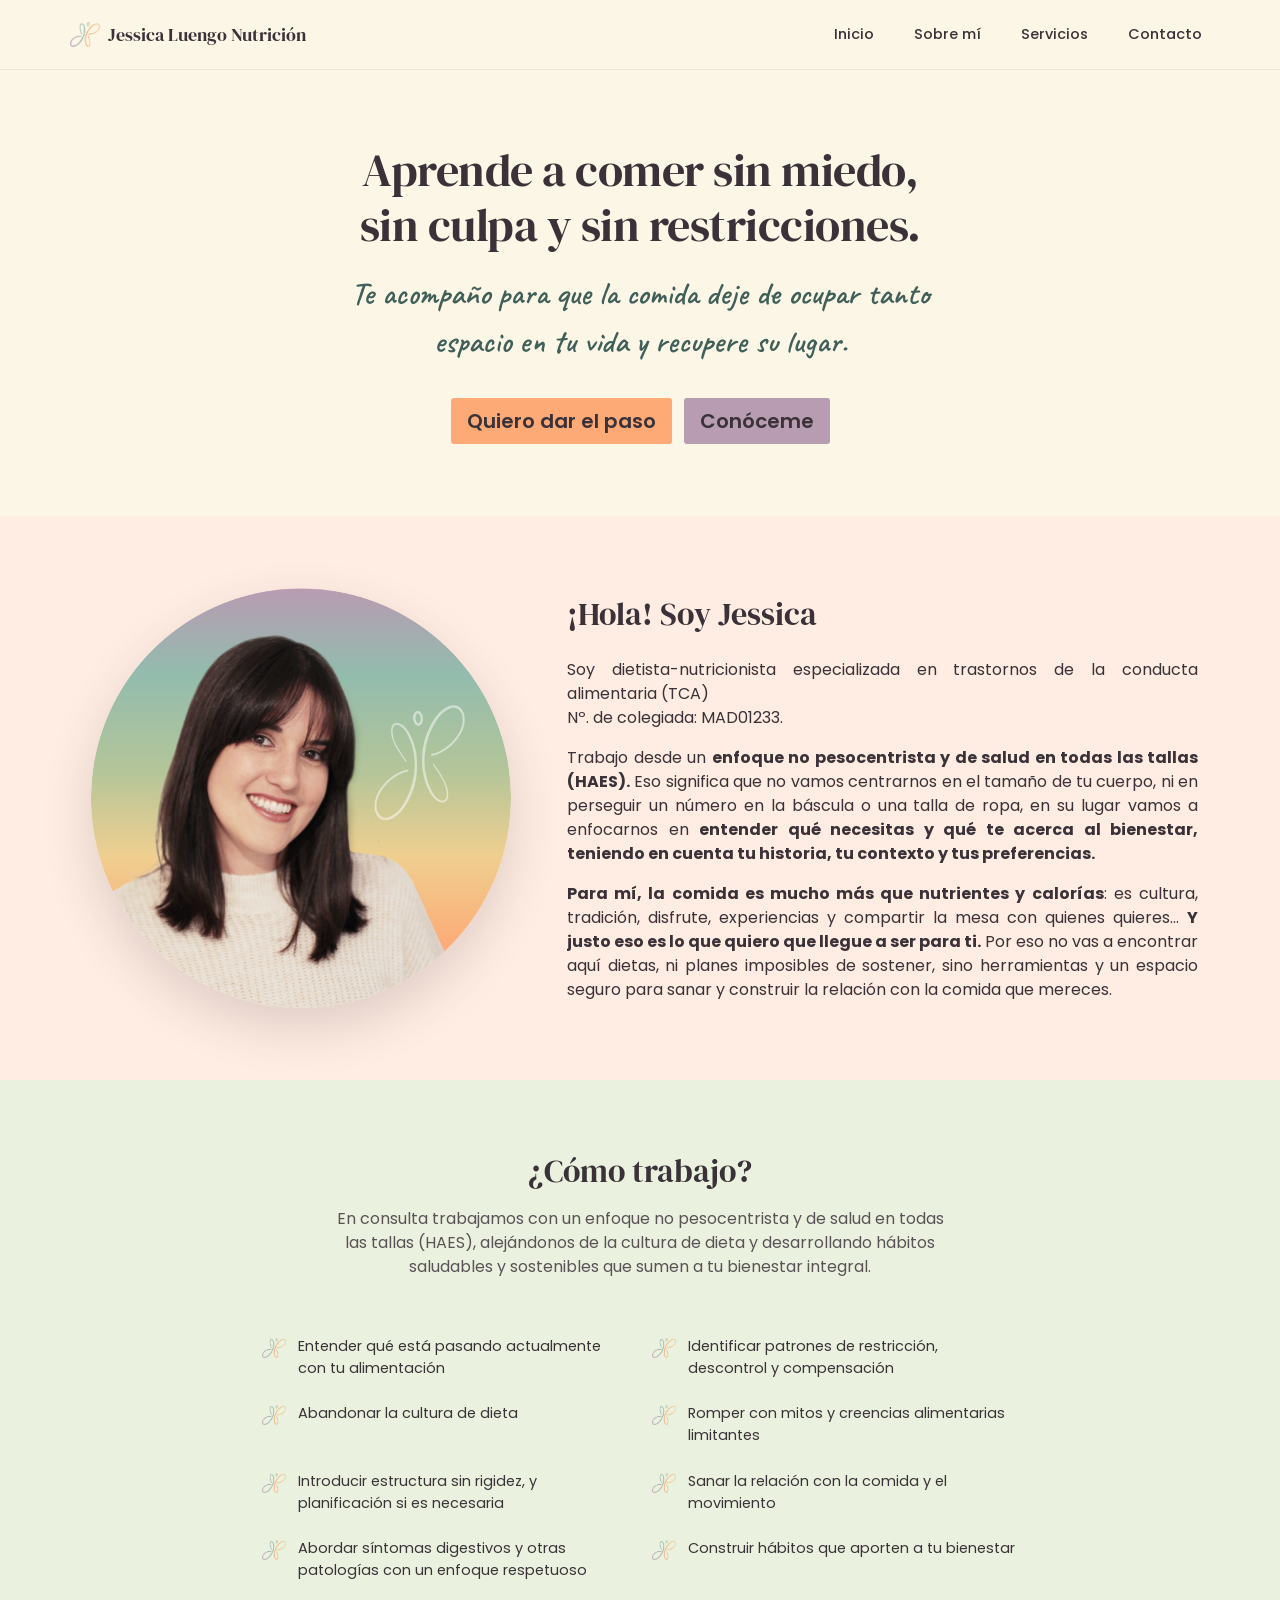
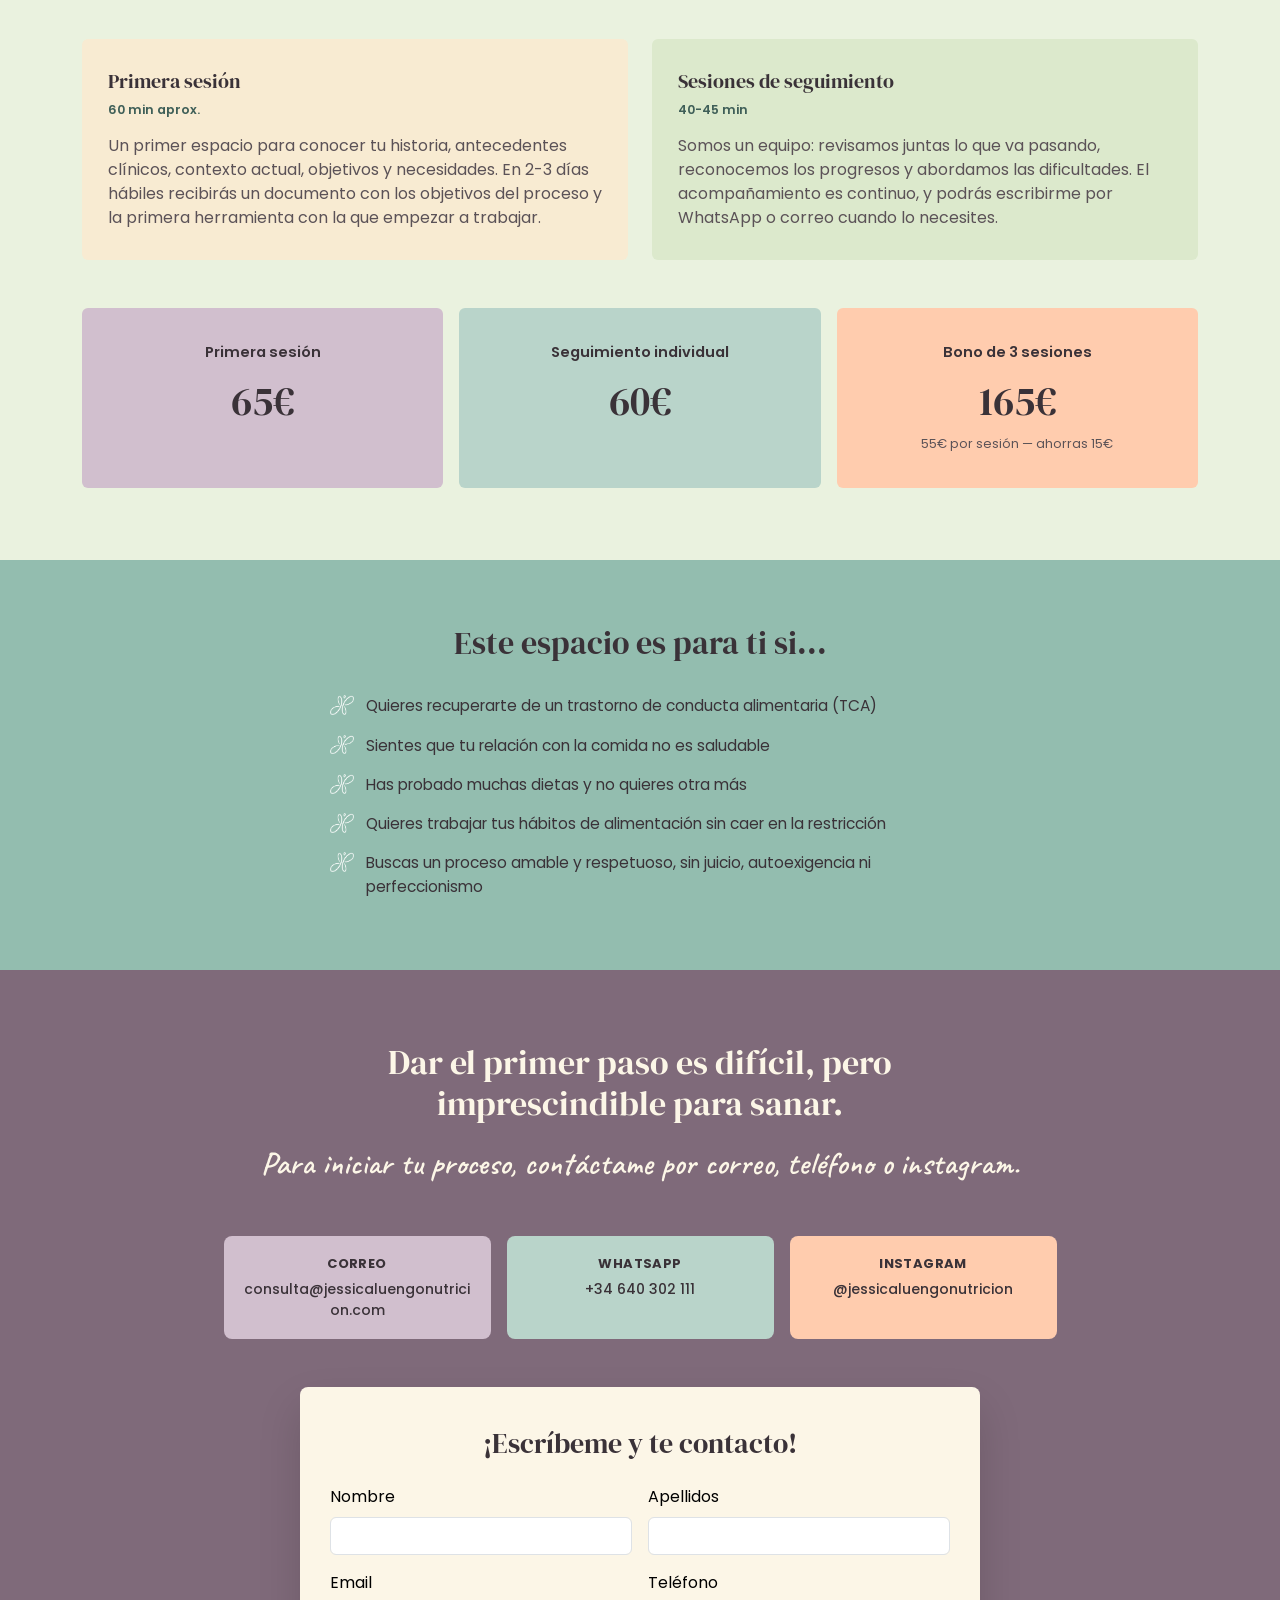
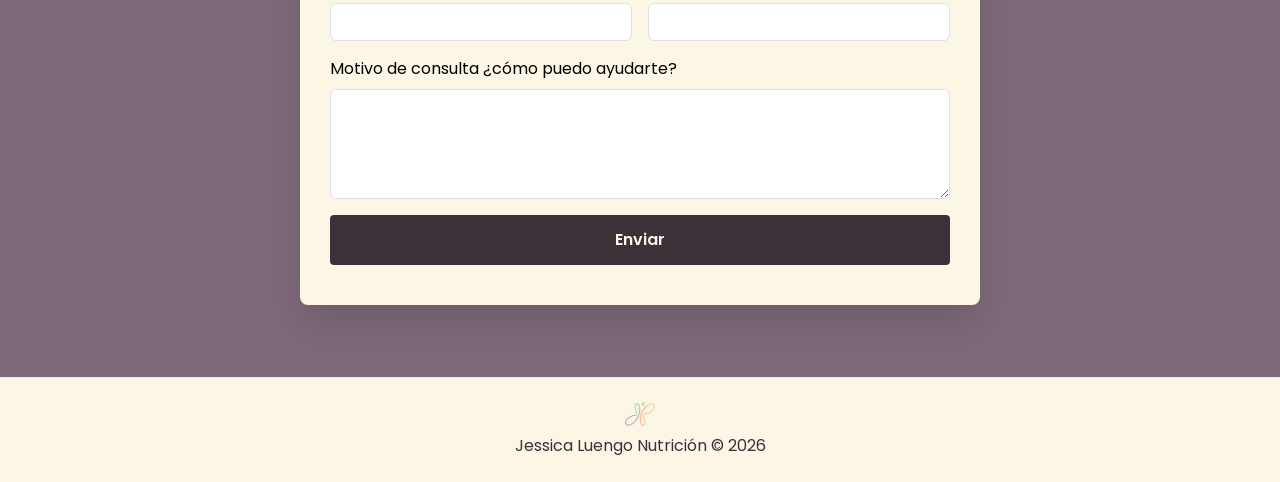
==== index.html @ 79981b4a "first commit" ====
<!DOCTYPE html>
<html lang="es">
<head>
<meta charset="UTF-8">
<meta name="viewport" content="width=device-width, initial-scale=1.0">
<title>Jessica Luengo · Nutricionista</title>

<!-- Bootstrap 5 -->
<link href="https://cdn.jsdelivr.net/npm/bootstrap@5.3.3/dist/css/bootstrap.min.css" rel="stylesheet">

<!-- Fuentes de marca -->
<link rel="preconnect" href="https://fonts.googleapis.com">
<link href="https://fonts.googleapis.com/css2?family=DM+Serif+Display:ital@0;1&family=Poppins:wght@300;400;500;600;700&family=Caveat:wght@500;600&display=swap" rel="stylesheet">
<link rel="icon" type="image/png" href="img/logo-color.png">
<!-- Estilos propios -->
<link rel="stylesheet" href="style.css">
</head>
<body>

<!-- NAV -->
<header class="site-header sticky-top">
  <nav class="navbar navbar-expand-md container py-3">
    <a class="navbar-brand d-flex align-items-center gap-2" href="#inicio">
      <img src="img/logo-color.png" alt="Jessica Luengo Nutrición" width="30">
      <span class="brand-name">Jessica Luengo Nutrición</span>
    </a>
    <button class="navbar-toggler" type="button" data-bs-toggle="collapse" data-bs-target="#navMenu">
      <span class="navbar-toggler-icon"></span>
    </button>
    <div class="collapse navbar-collapse justify-content-end" id="navMenu">
      <ul class="navbar-nav gap-md-4">
        <li class="nav-item"><a class="nav-link" href="#inicio">Inicio</a></li>
        <li class="nav-item"><a class="nav-link" href="#sobre-mi">Sobre mí</a></li>
        <li class="nav-item"><a class="nav-link" href="#servicios">Servicios</a></li>
        <li class="nav-item"><a class="nav-link" href="#contacto">Contacto</a></li>
      </ul>
    </div>
  </nav>
</header>

<!-- HERO -->
<section class="hero py-5" id="inicio">
  <div class="container text-center py-4">
    <h1 class="hero-title mx-auto">Aprende a comer sin miedo,</br> sin culpa y sin restricciones.</h1>
    <p class="hero-caveat mx-auto">Te acompaño para que la comida deje de ocupar tanto espacio en tu vida y recupere su lugar.</p>
    <a href="#contacto" class="btn btn-hero-primary btn-lg me-2">Quiero dar el paso</a>
    <a href="#sobre-mi" class="btn btn-hero-secondary btn-lg">Conóceme</a>
  </div>
</section>

<!-- SOBRE MI -->
<section class="sobre py-5" id="sobre-mi">
  <div class="container py-4">
    <div class="row align-items-center g-5">
      <div class="col-md-5 text-center">
        <img src="img/foto-perfil.png" alt="Jessica Luengo, Dietista-Nutricionista" class="rounded-circle photo-lg img-fluid">
      </div>
      <div class="col-md-7">
        <h2 class="mb-4">¡Hola! Soy Jessica</h2>
        <p>Soy dietista-nutricionista especializada en trastornos de la conducta alimentaria (TCA) </br> Nº. de colegiada: MAD01233.</p>
        <p> Trabajo desde un <b>enfoque no pesocentrista y de salud en todas las tallas (HAES).</b> Eso significa que no vamos centrarnos en el tamaño de tu cuerpo, ni en perseguir un número en la báscula o una talla de ropa, en su lugar vamos a enfocarnos en <b>entender qué necesitas y qué te acerca al bienestar, teniendo en cuenta tu historia, tu contexto y tus preferencias.</b></p>
        <p class="mb-0"><b>Para mí, la comida es mucho más que nutrientes y calorías</b>: es cultura, tradición, disfrute, experiencias y compartir la mesa con quienes quieres… <b>Y justo eso es lo que quiero que llegue a ser para ti.</b> Por eso no vas a encontrar aquí dietas, ni planes imposibles de sostener, sino herramientas y un espacio seguro para sanar y construir la relación con la comida que mereces.</p>
      </div>
    </div>
  </div>
</section>

<!-- SERVICIOS -->
<section class="servicios py-5" id="servicios">
  <div class="container py-4">
    <h2 class="text-center mb-3">¿Cómo trabajo?</h2>
    <p class="lead-text text-center mx-auto mb-5">En consulta trabajamos con un enfoque no pesocentrista y de salud en todas las tallas (HAES), alejándonos de la cultura de dieta y desarrollando hábitos saludables y sostenibles que sumen a tu bienestar integral.</p>

    <div class="row aspectos mx-auto mb-5">
      <div class="col-md-6"><div class="aspecto-item"><img src="img/logo-color.png" alt=""><span>Entender qué está pasando actualmente con tu alimentación</span></div></div>
      <div class="col-md-6"><div class="aspecto-item"><img src="img/logo-color.png" alt=""><span>Identificar patrones de restricción, descontrol y compensación</span></div></div>
      <div class="col-md-6"><div class="aspecto-item"><img src="img/logo-color.png" alt=""><span>Abandonar la cultura de dieta</span></div></div>
      <div class="col-md-6"><div class="aspecto-item"><img src="img/logo-color.png" alt=""><span>Romper con mitos y creencias alimentarias limitantes</span></div></div>
      <div class="col-md-6"><div class="aspecto-item"><img src="img/logo-color.png" alt=""><span>Introducir estructura sin rigidez, y planificación si es necesaria</span></div></div>
      <div class="col-md-6"><div class="aspecto-item"><img src="img/logo-color.png" alt=""><span>Sanar la relación con la comida y el movimiento</span></div></div>
      <div class="col-md-6"><div class="aspecto-item"><img src="img/logo-color.png" alt=""><span>Abordar síntomas digestivos y otras patologías con un enfoque respetuoso</span></div></div>
      <div class="col-md-6"><div class="aspecto-item"><img src="img/logo-color.png" alt=""><span>Construir hábitos que aporten a tu bienestar</span></div></div>
    </div>

    <div class="row g-4 mb-5">
      <div class="col-md-6">
        <div class="sesion-card h-100 s1">
          <h3 class="h5">Primera sesión</h3>
          <div class="dur">60 min aprox.</div>
          <p class="mb-0">Un primer espacio para conocer tu historia, antecedentes clínicos, contexto actual, objetivos y necesidades. En 2-3 días hábiles recibirás un documento con los objetivos del proceso y la primera herramienta con la que empezar a trabajar.</p>
        </div>
      </div>
      <div class="col-md-6">
        <div class="sesion-card h-100 s2">
          <h3 class="h5">Sesiones de seguimiento</h3>
          <div class="dur">40-45 min</div>
          <p class="mb-0">Somos un equipo: revisamos juntas lo que va pasando, reconocemos los progresos y abordamos las dificultades. El acompañamiento es continuo, y podrás escribirme por WhatsApp o correo cuando lo necesites.</p>
        </div>
      </div>
    </div>

    <div class="row g-3">
      <div class="col-md-4">
        <div class="tarifa-card t1 text-center h-100">
          <div class="nombre">Primera sesión</div>
          <div class="precio">65€</div>
        </div>
      </div>
      <div class="col-md-4">
        <div class="tarifa-card t2 text-center h-100">
          <div class="nombre">Seguimiento individual</div>
          <div class="precio">60€</div>
        </div>
      </div>
      <div class="col-md-4">
        <div class="tarifa-card t3 text-center h-100">
          <div class="nombre">Bono de 3 sesiones</div>
          <div class="precio">165€</div>
          <div class="detalle">55€ por sesión — ahorras 15€</div>
        </div>
      </div>
    </div>
  </div>
</section>

<!-- PARA TI -->
<section class="para-ti py-5">
  <div class="container py-3">
    <h2 class="text-center mb-4">Este espacio es para ti si...</h2>
    <ul class="list-unstyled para-ti-list mx-auto mb-0">
      <li><img src="img/logo-blanco.png" alt=""><span>Quieres recuperarte de un trastorno de conducta alimentaria (TCA)</span></li>
      <li><img src="img/logo-blanco.png" alt=""><span>Sientes que tu relación con la comida no es saludable</span></li>
      <li><img src="img/logo-blanco.png" alt=""><span>Has probado muchas dietas y no quieres otra más</span></li>
      <li><img src="img/logo-blanco.png" alt=""><span>Quieres trabajar tus hábitos de alimentación sin caer en la restricción</span></li>
      <li><img src="img/logo-blanco.png" alt=""><span>Buscas un proceso amable y respetuoso, sin juicio, autoexigencia ni perfeccionismo</span></li>
    </ul>
  </div>
</section>

<!-- CONTACTO -->
<section class="contacto py-5" id="contacto">
  <div class="container py-4 text-center">
    <h2 class="mx-auto mb-3">Dar el primer paso es difícil, pero imprescindible para sanar.</h2>
    <p class="hero-caveat contacto-caveat mx-auto mb-5">Para iniciar tu proceso, contáctame por correo, teléfono o instagram.</p>

    <div class="row justify-content-center g-3">
      <div class="col-sm-4 col-md-3">
        <a class="contact-chip correo" href="mailto:consulta@jessicaluengonutricion.com?subject=Consulta%20desde%20la%20web&body=Hola%20Jessica%2C%0D%0A%0D%0AMe%20gustar%C3%ADa%20saber%20m%C3%A1s%20sobre...">
          <span class="clabel">Correo</span>
          <span class="cvalue">consulta@jessicaluengonutricion.com</span>
        </a>
      </div>
      <div class="col-sm-4 col-md-3">
        <a class="contact-chip whatsapp" href="https://wa.me/34640302111?text=Hola%20Jessica%2C%20me%20gustar%C3%ADa%20informaci%C3%B3n%20sobre%20tus%20consultas" target="_blank" rel="noopener">
          <span class="clabel">WhatsApp</span>
          <span class="cvalue">+34 640 302 111</span>
        </a>
      </div>
      <div class="col-sm-4 col-md-3">
        <a class="contact-chip insta" href="https://instagram.com/jessicaluengonutricion" target="_blank" rel="noopener">
          <span class="clabel">Instagram</span>
          <span class="cvalue">@jessicaluengonutricion</span>
        </a>
      </div>
    </div>

    <div class="contacto-card mx-auto text-start mt-5">
      <h3 class="text-center mb-4">¡Escríbeme y te contacto!</h3>

      <form action="https://api.web3forms.com/submit" method="POST" id="form">
        <input type="hidden" name="access_key" value="47abe703-ef92-4cc9-b271-699561767348">
        <input type="hidden" name="subject" value="Nueva consulta desde la web">
        <input type="hidden" name="redirect" value="http://localhost/gracias.html">
        <div class="row g-3 mb-3">
          <div class="col-md-6">
            <label for="nombre" class="form-label text-black">Nombre</label>
            <input type="text" class="form-control" id="nombre" name="Nombre" required>
          </div>
          <div class="col-md-6">
            <label for="apellidos" class="form-label text-black">Apellidos</label>
            <input type="text" class="form-control" id="apellidos" name="Apellidos" required>
          </div>
        </div>
        <div class="row g-3 mb-3">
          <div class="col-md-6">
            <label for="email" class="form-label text-black">Email</label>
            <input type="email" class="form-control" id="email" name="Email" required>
          </div>
          <div class="col-md-6">
            <label for="telefono" class="form-label text-black">Teléfono</label>
            <input type="tel" class="form-control" id="telefono" name="Teléfono" required>
          </div>
        </div>
        <div class="mb-3">
          <label for="motivo" class="form-label text-black">Motivo de consulta ¿cómo puedo ayudarte?</label>
          <textarea class="form-control" id="motivo" name="Motivo de consulta" rows="4" required></textarea>
        </div>
        <button type="submit" class="btn form-submit w-100">Enviar</button>
      </form>
    </div>
  </div>
</section>

<!-- FOOTER -->
<footer class="site-footer text-center py-4">
  <img src="img/logo-color.png" alt="" width="30" class="mb-2">
  <p class="mb-0">Jessica Luengo Nutrición © 2026</p>
</footer>

<script src="https://cdn.jsdelivr.net/npm/bootstrap@5.3.3/dist/js/bootstrap.bundle.min.js"></script>
</body>
</html>
---- style.css ----
:root {
  --lavanda: #b79cba;
  --salvia: #8db5ac;
  --salvia-oscuro: #3f5f58;
  --melocoton: #f0a874;
  --verde: #a8c08d;
  --mostaza: #e5c87e;
  --crema: #fcf6e7;
  --tinta: #3a3238;
  --clarito: #d1bfce;
}

body {
  font-family: "Poppins", sans-serif;
  color: var(--tinta);
  background: var(--crema);
}

h1,
h2,
h3 {
  font-family: "DM Serif Display", serif;
  font-weight: 400;
}

p {
  font-size: 16px;
}

/* NAV */
.site-header {
  background: rgba(252, 246, 231, 0.92);
  -webkit-backdrop-filter: blur(6px);
  backdrop-filter: blur(6px);
  border-bottom: 1px solid rgba(58, 50, 56, 0.08);
}
.brand-name {
  font-family: "DM Serif Display", serif;
  font-size: 18px;
  color: var(--tinta);
}
.navbar-nav .nav-link {
  color: var(--tinta);
  font-weight: 500;
  font-size: 14.5px;
}

.navbar-nav .nav-link {
  color: var(--tinta);
  font-weight: 500;
  font-size: 14.5px;
  padding: 6px 14px;
  border-radius: 4px;
  transition:
    background-color 0.2s ease,
    color 0.2s ease;
}

.navbar-nav .nav-link:hover,
.navbar-nav .nav-link:focus {
  background-color: var(--clarito);
  color: var(--salvia-oscuro) !important;
}

/* HERO */
.hero-title {
  font-size: 46px;
  letter-spacing: -0.5px;
  margin-bottom: 18px;
  max-width: 720px;
}
.hero-caveat {
  font-family: "Caveat", cursive;
  font-weight: 600;
  font-size: 32px;
  color: var(--salvia-oscuro);
  max-width: 42ch;
  margin-bottom: 32px;
}
.btn-hero-primary {
  background: #fdaa76;
  color: var(--tinta);
  font-weight: 600;
  border-radius: 3px;
  border: none;
}
.btn-hero-primary:hover {
  background: #fb9a5c;
  color: var(--tinta);
}
.btn-hero-secondary {
  background: #b89cb2;
  color: var(--tinta);
  font-weight: 600;
  border-radius: 3px;
  border: none;
}
.btn-hero-secondary:hover {
  background: #ab8ba4;
  color: var(--tinta);
}

/* SOBRE MI */
.sobre {
  background: #ffece2;
}

.sobre p {
  text-align: justify;
}

.photo-lg {
  width: 100%;
  max-width: 420px;
  aspect-ratio: 1 / 1;
  object-fit: cover;
  box-shadow: 0 20px 50px rgba(58, 50, 56, 0.16);
}

/* SERVICIOS */
.servicios {
  background: #eaf2df;
}
.lead-text {
  max-width: 62ch;
  color: #5b5257;
  /* font-size: 15.5px; */
}

.aspectos {
  max-width: 780px;
  row-gap: 6px;
}
.aspecto-item {
  display: flex;
  gap: 12px;
  align-items: flex-start;
  font-size: 14.5px;
  padding: 9px 0;
}
.aspecto-item img {
  width: 24px;
  margin-top: 2px;
  flex-shrink: 0;
}

.sesion-card {
  border-radius: 6px;
  padding: 30px 26px;
}
.sesion-card.s1 {
  background: #f8ebd2;
}
.sesion-card.s2 {
  background: #dce9cc;
}
.sesion-card .dur {
  font-size: 12.5px;
  color: var(--salvia-oscuro);
  font-weight: 600;
  margin-bottom: 14px;
}
.sesion-card p {
  /* font-size: 14px; */
  color: #5b5257;
}

.tarifa-card {
  border-radius: 6px;
  padding: 34px 24px;
}
.tarifa-card.t1 {
  background: #d1bfce;
}
.tarifa-card.t2 {
  background: #b9d4ca;
}
.tarifa-card.t3 {
  background: #ffccae;
}
.tarifa-card .nombre {
  font-size: 14.5px;
  font-weight: 600;
}
.tarifa-card .precio {
  font-family: "DM Serif Display", serif;
  font-size: 40px;
  margin: 8px 0 4px;
}
.tarifa-card .detalle {
  font-size: 12.5px;
  color: #5b5257;
  margin-top: 4px;
}

/* PARA TI */
.para-ti {
  background: #93bdaf;
  color: var(--tinta);
}
.para-ti-list {
  max-width: 620px;
}
.para-ti-list li {
  display: flex;
  gap: 12px;
  align-items: flex-start;
  font-size: 15.5px;
  padding: 8px 0;
}
.para-ti-list img {
  width: 24px;
  margin-top: 1px;
  flex-shrink: 0;
}

/* CONTACTO */
.contacto {
  background: #7f6a7a;
  color: var(--crema);
}
.contacto h2 {
  color: var(--crema);
  font-size: 34px;
  max-width: 34ch;
}
.contacto-caveat {
  color: var(--crema);
  max-width: 56ch;
}

.contact-chip {
  display: flex;
  flex-direction: column;
  align-items: center;
  gap: 6px;
  text-decoration: none;
  padding: 18px 20px;
  border-radius: 8px;
  color: var(--tinta);
  font-size: 14px;
  height: 100%;
  transition: transform 0.15s ease;
}
.contact-chip:hover {
  transform: translateY(-3px);
  color: var(--tinta);
}
.contact-chip.correo {
  background: #d1bfce;
}
.contact-chip.whatsapp {
  background: #b9d4ca;
}
.contact-chip.insta {
  background: #ffccae;
}
.clabel {
  font-weight: 700;
  font-size: 13px;
  letter-spacing: 0.4px;
  text-transform: uppercase;
}
.cvalue {
  font-weight: 500;
  word-break: break-word;
  text-align: center;
}

.contacto-card {
  background: var(--crema);
  border-radius: 8px;
  padding: 40px 30px;
  max-width: 680px;
  box-shadow: 0 20px 44px rgba(0, 0, 0, 0.14);
}
.form-title {
  font-size: 14px;
  font-weight: 600;
  color: var(--tinta);
  margin-bottom: 18px;
}
.form-control:focus {
  border-color: var(--salvia-oscuro);
  box-shadow: 0 0 0 0.2rem rgba(63, 95, 88, 0.15);
}
.form-submit {
  background: var(--tinta);
  color: var(--crema);
  font-weight: 600;
  padding: 13px;
  border-radius: 4px;
  border: none;
}
.form-submit:hover {
  background: #52464c;
  color: var(--crema);
}

h3 {
  color: var(--tinta);
}

/* FOOTER */
.site-footer {
  background: #fcf6e7;
  color: var(--tinta);
  font-size: 12.5px;
  border-top: 1px solid rgba(58, 50, 56, 0.08);
}
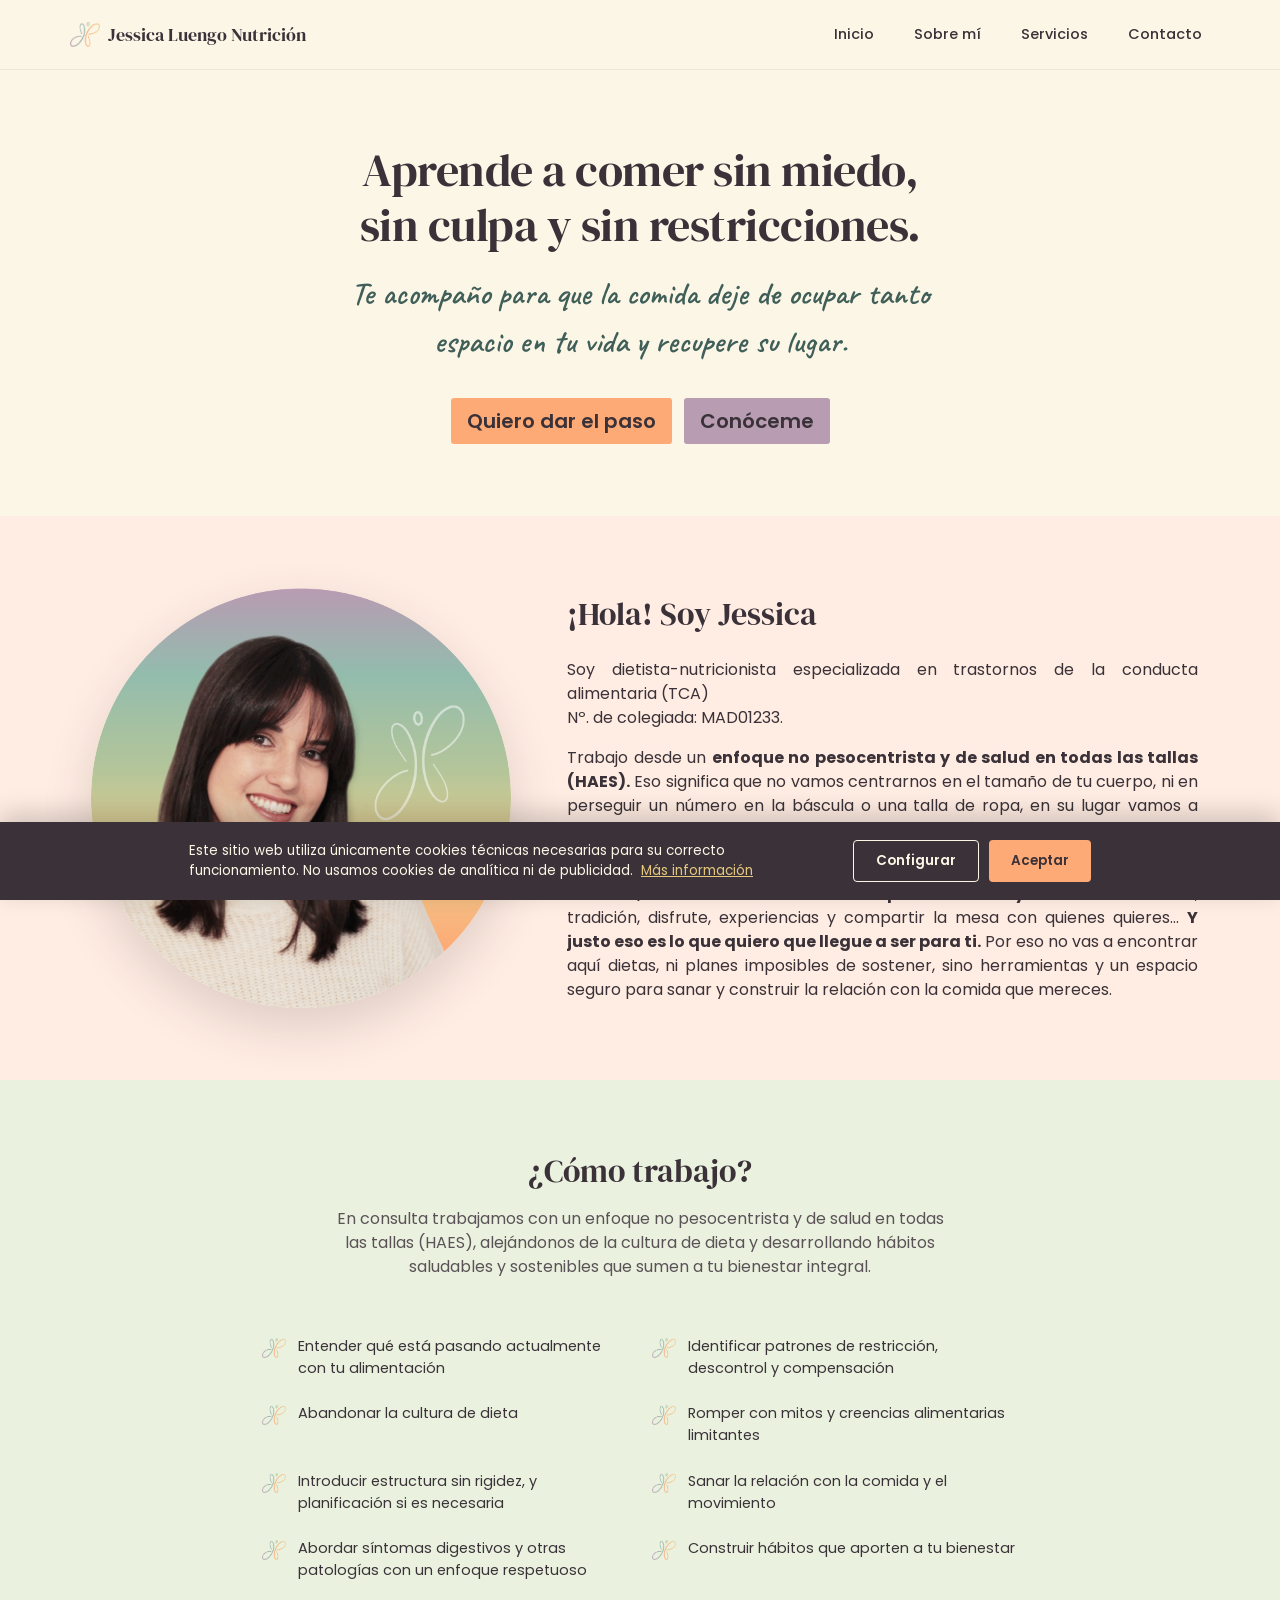
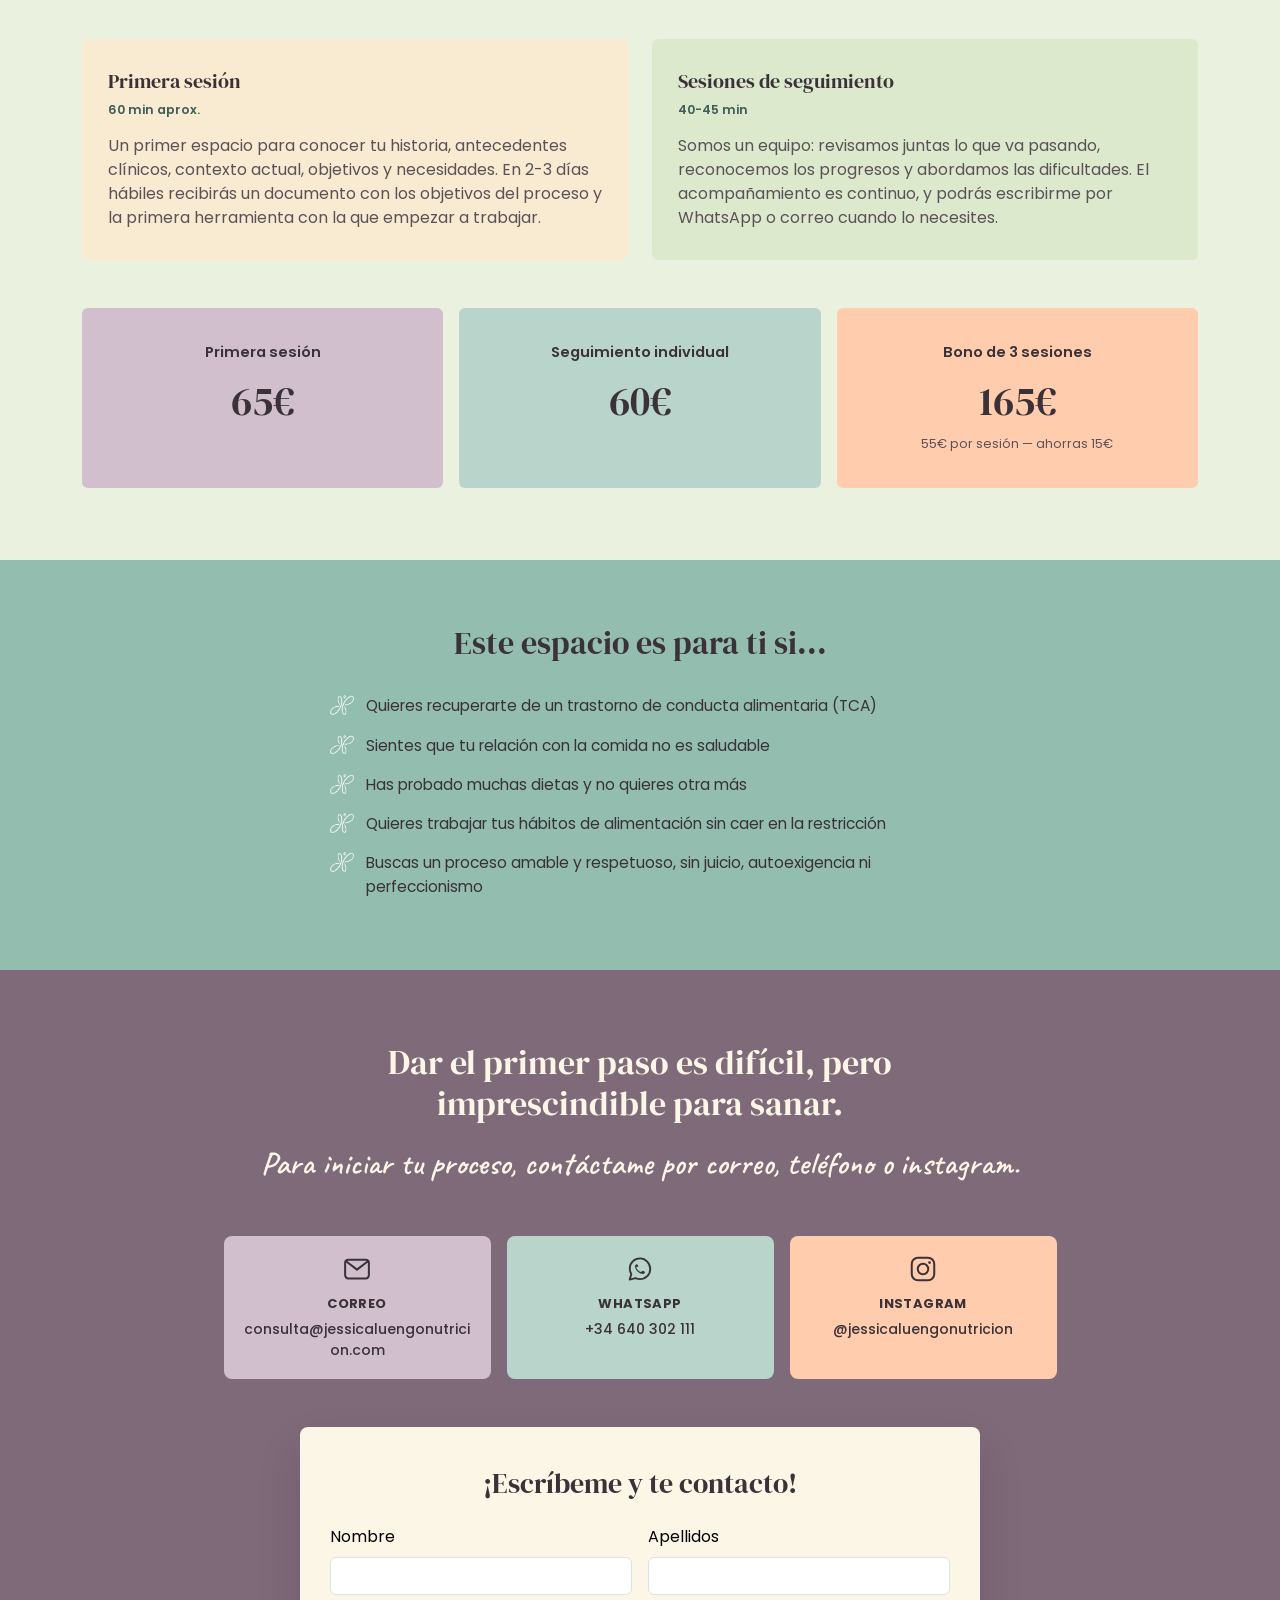
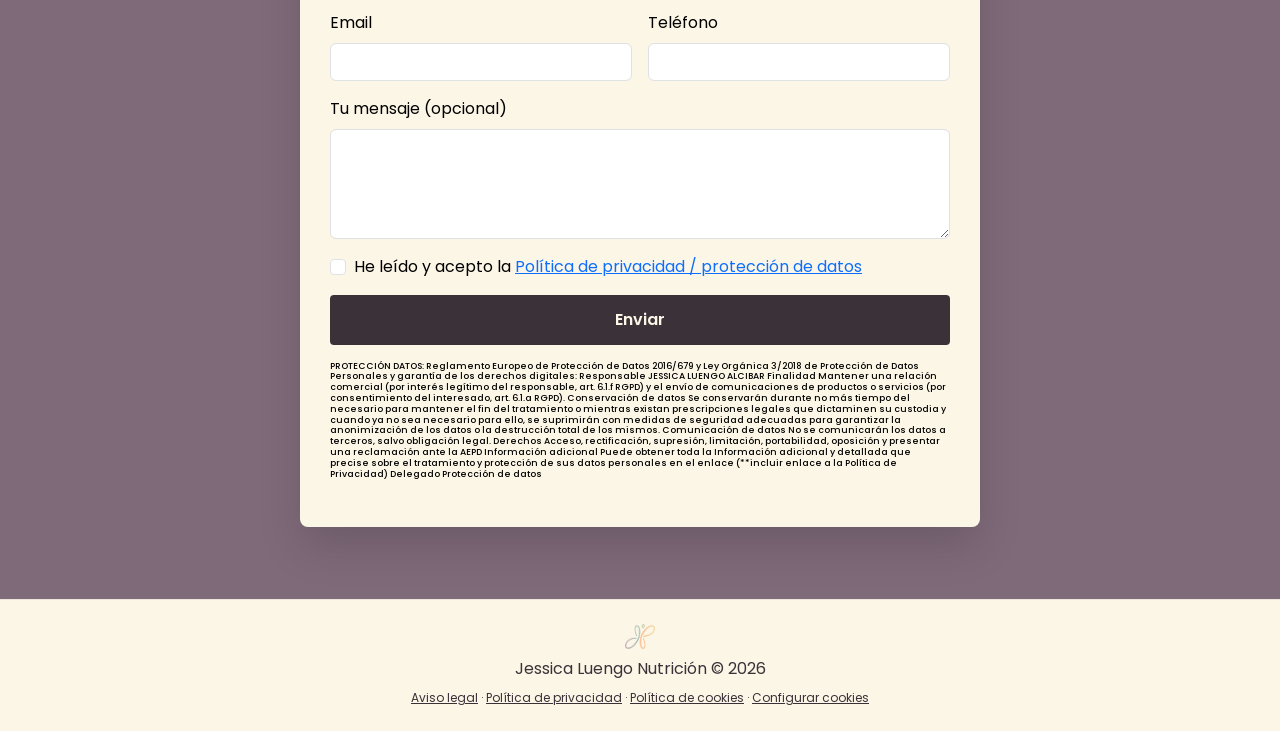
==== commit cc536a57: "Subida documentos" ====
--- a/index.html
+++ b/index.html
@@ -21,7 +21,7 @@
 <header class="site-header sticky-top">
   <nav class="navbar navbar-expand-md container py-3">
     <a class="navbar-brand d-flex align-items-center gap-2" href="#inicio">
-      <img src="img/logo-color.png" alt="Jessica Luengo Nutrición" width="30">
+      <img src="img/logo-color.png" alt="Jessica Luengo Nutrición" width="30" class="brand-logo">
       <span class="brand-name">Jessica Luengo Nutrición</span>
     </a>
     <button class="navbar-toggler" type="button" data-bs-toggle="collapse" data-bs-target="#navMenu">
@@ -41,15 +41,15 @@
 <!-- HERO -->
 <section class="hero py-5" id="inicio">
   <div class="container text-center py-4">
-    <h1 class="hero-title mx-auto">Aprende a comer sin miedo,</br> sin culpa y sin restricciones.</h1>
-    <p class="hero-caveat mx-auto">Te acompaño para que la comida deje de ocupar tanto espacio en tu vida y recupere su lugar.</p>
-    <a href="#contacto" class="btn btn-hero-primary btn-lg me-2">Quiero dar el paso</a>
-    <a href="#sobre-mi" class="btn btn-hero-secondary btn-lg">Conóceme</a>
+    <h1 class="hero-title mx-auto fade-in-up delay-1">Aprende a comer sin miedo,</br> sin culpa y sin restricciones.</h1>
+    <p class="hero-caveat mx-auto fade-in-up delay-2">Te acompaño para que la comida deje de ocupar tanto espacio en tu vida y recupere su lugar.</p>
+    <a href="#contacto" class="btn btn-hero-primary btn-lg me-2 fade-in-up delay-3">Quiero dar el paso</a>
+    <a href="#sobre-mi" class="btn btn-hero-secondary btn-lg fade-in-up delay-3">Conóceme</a>
   </div>
 </section>
 
 <!-- SOBRE MI -->
-<section class="sobre py-5" id="sobre-mi">
+<section class="sobre py-5 reveal" id="sobre-mi">
   <div class="container py-4">
     <div class="row align-items-center g-5">
       <div class="col-md-5 text-center">
@@ -66,20 +66,20 @@
 </section>
 
 <!-- SERVICIOS -->
-<section class="servicios py-5" id="servicios">
+<section class="servicios py-5 reveal" id="servicios">
   <div class="container py-4">
     <h2 class="text-center mb-3">¿Cómo trabajo?</h2>
     <p class="lead-text text-center mx-auto mb-5">En consulta trabajamos con un enfoque no pesocentrista y de salud en todas las tallas (HAES), alejándonos de la cultura de dieta y desarrollando hábitos saludables y sostenibles que sumen a tu bienestar integral.</p>
 
     <div class="row aspectos mx-auto mb-5">
-      <div class="col-md-6"><div class="aspecto-item"><img src="img/logo-color.png" alt=""><span>Entender qué está pasando actualmente con tu alimentación</span></div></div>
-      <div class="col-md-6"><div class="aspecto-item"><img src="img/logo-color.png" alt=""><span>Identificar patrones de restricción, descontrol y compensación</span></div></div>
-      <div class="col-md-6"><div class="aspecto-item"><img src="img/logo-color.png" alt=""><span>Abandonar la cultura de dieta</span></div></div>
-      <div class="col-md-6"><div class="aspecto-item"><img src="img/logo-color.png" alt=""><span>Romper con mitos y creencias alimentarias limitantes</span></div></div>
-      <div class="col-md-6"><div class="aspecto-item"><img src="img/logo-color.png" alt=""><span>Introducir estructura sin rigidez, y planificación si es necesaria</span></div></div>
-      <div class="col-md-6"><div class="aspecto-item"><img src="img/logo-color.png" alt=""><span>Sanar la relación con la comida y el movimiento</span></div></div>
-      <div class="col-md-6"><div class="aspecto-item"><img src="img/logo-color.png" alt=""><span>Abordar síntomas digestivos y otras patologías con un enfoque respetuoso</span></div></div>
-      <div class="col-md-6"><div class="aspecto-item"><img src="img/logo-color.png" alt=""><span>Construir hábitos que aporten a tu bienestar</span></div></div>
+      <div class="col-md-6"><div class="aspecto-item"><img src="img/logo-color.png" alt="" class="wiggle-icon"><span>Entender qué está pasando actualmente con tu alimentación</span></div></div>
+      <div class="col-md-6"><div class="aspecto-item"><img src="img/logo-color.png" alt="" class="wiggle-icon"><span>Identificar patrones de restricción, descontrol y compensación</span></div></div>
+      <div class="col-md-6"><div class="aspecto-item"><img src="img/logo-color.png" alt="" class="wiggle-icon"><span>Abandonar la cultura de dieta</span></div></div>
+      <div class="col-md-6"><div class="aspecto-item"><img src="img/logo-color.png" alt="" class="wiggle-icon"><span>Romper con mitos y creencias alimentarias limitantes</span></div></div>
+      <div class="col-md-6"><div class="aspecto-item"><img src="img/logo-color.png" alt="" class="wiggle-icon"><span>Introducir estructura sin rigidez, y planificación si es necesaria</span></div></div>
+      <div class="col-md-6"><div class="aspecto-item"><img src="img/logo-color.png" alt="" class="wiggle-icon"><span>Sanar la relación con la comida y el movimiento</span></div></div>
+      <div class="col-md-6"><div class="aspecto-item"><img src="img/logo-color.png" alt="" class="wiggle-icon"><span>Abordar síntomas digestivos y otras patologías con un enfoque respetuoso</span></div></div>
+      <div class="col-md-6"><div class="aspecto-item"><img src="img/logo-color.png" alt="" class="wiggle-icon"><span>Construir hábitos que aporten a tu bienestar</span></div></div>
     </div>
 
     <div class="row g-4 mb-5">
@@ -124,21 +124,21 @@
 </section>
 
 <!-- PARA TI -->
-<section class="para-ti py-5">
+<section class="para-ti py-5 reveal">
   <div class="container py-3">
     <h2 class="text-center mb-4">Este espacio es para ti si...</h2>
     <ul class="list-unstyled para-ti-list mx-auto mb-0">
-      <li><img src="img/logo-blanco.png" alt=""><span>Quieres recuperarte de un trastorno de conducta alimentaria (TCA)</span></li>
-      <li><img src="img/logo-blanco.png" alt=""><span>Sientes que tu relación con la comida no es saludable</span></li>
-      <li><img src="img/logo-blanco.png" alt=""><span>Has probado muchas dietas y no quieres otra más</span></li>
-      <li><img src="img/logo-blanco.png" alt=""><span>Quieres trabajar tus hábitos de alimentación sin caer en la restricción</span></li>
-      <li><img src="img/logo-blanco.png" alt=""><span>Buscas un proceso amable y respetuoso, sin juicio, autoexigencia ni perfeccionismo</span></li>
+      <li><img src="img/logo-blanco.png" alt="" class="wiggle-icon"><span>Quieres recuperarte de un trastorno de conducta alimentaria (TCA)</span></li>
+      <li><img src="img/logo-blanco.png" alt="" class="wiggle-icon"><span>Sientes que tu relación con la comida no es saludable</span></li>
+      <li><img src="img/logo-blanco.png" alt="" class="wiggle-icon"><span>Has probado muchas dietas y no quieres otra más</span></li>
+      <li><img src="img/logo-blanco.png" alt="" class="wiggle-icon"><span>Quieres trabajar tus hábitos de alimentación sin caer en la restricción</span></li>
+      <li><img src="img/logo-blanco.png" alt="" class="wiggle-icon"><span>Buscas un proceso amable y respetuoso, sin juicio, autoexigencia ni perfeccionismo</span></li>
     </ul>
   </div>
 </section>
 
 <!-- CONTACTO -->
-<section class="contacto py-5" id="contacto">
+<section class="contacto py-5 reveal" id="contacto">
   <div class="container py-4 text-center">
     <h2 class="mx-auto mb-3">Dar el primer paso es difícil, pero imprescindible para sanar.</h2>
     <p class="hero-caveat contacto-caveat mx-auto mb-5">Para iniciar tu proceso, contáctame por correo, teléfono o instagram.</p>
@@ -146,18 +146,31 @@
     <div class="row justify-content-center g-3">
       <div class="col-sm-4 col-md-3">
         <a class="contact-chip correo" href="mailto:consulta@jessicaluengonutricion.com?subject=Consulta%20desde%20la%20web&body=Hola%20Jessica%2C%0D%0A%0D%0AMe%20gustar%C3%ADa%20saber%20m%C3%A1s%20sobre...">
+          <svg class="chip-icon" viewBox="0 0 24 24" fill="none" xmlns="http://www.w3.org/2000/svg">
+            <rect x="2.5" y="4.5" width="19" height="15" rx="2.5" stroke="currentColor" stroke-width="1.6"/>
+            <path d="M3.5 6L12 12.5L20.5 6" stroke="currentColor" stroke-width="1.6" stroke-linecap="round" stroke-linejoin="round"/>
+          </svg>
           <span class="clabel">Correo</span>
           <span class="cvalue">consulta@jessicaluengonutricion.com</span>
         </a>
       </div>
       <div class="col-sm-4 col-md-3">
         <a class="contact-chip whatsapp" href="https://wa.me/34640302111?text=Hola%20Jessica%2C%20me%20gustar%C3%ADa%20informaci%C3%B3n%20sobre%20tus%20consultas" target="_blank" rel="noopener">
+          <svg class="chip-icon" viewBox="0 0 24 24" fill="none" xmlns="http://www.w3.org/2000/svg">
+            <path d="M12 3.5C7.5 3.5 3.8 7.1 3.8 11.6c0 1.6.45 3.1 1.25 4.4l-1.3 4.5 4.65-1.2a8.6 8.6 0 0 0 3.6.8c4.5 0 8.2-3.6 8.2-8.1s-3.7-8.5-8.2-8.5Z" stroke="currentColor" stroke-width="1.5" stroke-linejoin="round"/>
+            <path d="M9 10.3c.3 1.9 2.1 3.7 4 4l1-1c.7 0 1.9.7 2 1.3 0 .8-1 1.4-1.7 1.4-2.8 0-6.3-3.4-6.3-6.2 0-.7.6-1.7 1.4-1.7.6.1 1.3 1.3 1.3 2Z" fill="currentColor"/>
+          </svg>
           <span class="clabel">WhatsApp</span>
           <span class="cvalue">+34 640 302 111</span>
         </a>
       </div>
       <div class="col-sm-4 col-md-3">
         <a class="contact-chip insta" href="https://instagram.com/jessicaluengonutricion" target="_blank" rel="noopener">
+          <svg class="chip-icon" viewBox="0 0 24 24" fill="none" xmlns="http://www.w3.org/2000/svg">
+            <rect x="3" y="3" width="18" height="18" rx="5" stroke="currentColor" stroke-width="1.6"/>
+            <circle cx="12" cy="12" r="4.2" stroke="currentColor" stroke-width="1.6"/>
+            <circle cx="17.2" cy="6.8" r="1.1" fill="currentColor"/>
+          </svg>
           <span class="clabel">Instagram</span>
           <span class="cvalue">@jessicaluengonutricion</span>
         </a>
@@ -168,9 +181,9 @@
       <h3 class="text-center mb-4">¡Escríbeme y te contacto!</h3>
 
       <form action="https://api.web3forms.com/submit" method="POST" id="form">
-        <input type="hidden" name="access_key" value="47abe703-ef92-4cc9-b271-699561767348">
+        <input type="hidden" name="access_key" value="aa46ca7c-b267-42ce-8619-594349a50218">
         <input type="hidden" name="subject" value="Nueva consulta desde la web">
-        <input type="hidden" name="redirect" value="http://localhost/gracias.html">
+        <input type="hidden" name="redirect" value="https://www.jessicaluengonutricion.com/gracias">
         <div class="row g-3 mb-3">
           <div class="col-md-6">
             <label for="nombre" class="form-label text-black">Nombre</label>
@@ -192,10 +205,15 @@
           </div>
         </div>
         <div class="mb-3">
-          <label for="motivo" class="form-label text-black">Motivo de consulta ¿cómo puedo ayudarte?</label>
-          <textarea class="form-control" id="motivo" name="Motivo de consulta" rows="4" required></textarea>
+          <label for="motivo" class="form-label text-black">Tu mensaje (opcional)</label>
+          <textarea class="form-control" id="motivo" name="Motivo de consulta" rows="4"></textarea>
+        </div>
+        <div class="mb-3 form-check">
+          <input type="checkbox" class="form-check-input" id="politicaPrivacidad" required>
+          <label for="politicaPrivacidad" class="form-check-label text-black">He leído y acepto la <a href="docs/politicaPrivacidad.html" class="footer-link">Política de privacidad / protección de datos</a></label>
         </div>
         <button type="submit" class="btn form-submit w-100">Enviar</button>
+        <h6 class="text-black mt-3 justify-content-end primera-capa">PROTECCIÓN DATOS: Reglamento Europeo de Protección de Datos 2016/679 y Ley Orgánica 3/2018 de Protección de Datos Personales y garantía de los derechos digitales: Responsable JESSICA LUENGO ALCIBAR Finalidad Mantener una relación comercial (por interés legítimo del responsable, art. 6.1.f RGPD) y el envío de comunicaciones de productos o servicios (por consentimiento del interesado, art. 6.1.a RGPD). Conservación de datos Se conservarán durante no más tiempo del necesario para mantener el fin del tratamiento o mientras existan prescripciones legales que dictaminen su custodia y cuando ya no sea necesario para ello, se suprimirán con medidas de seguridad adecuadas para garantizar la anonimización de los datos o la destrucción total de los mismos. Comunicación de datos No se comunicarán los datos a terceros, salvo obligación legal. Derechos Acceso, rectificación, supresión, limitación, portabilidad, oposición y presentar una reclamación ante la AEPD Información adicional Puede obtener toda la Información adicional y detallada que precise sobre el tratamiento y protección de sus datos personales en el enlace (**incluir enlace a la Política de Privacidad) Delegado Protección de datos</h6>
       </form>
     </div>
   </div>
@@ -203,10 +221,79 @@
 
 <!-- FOOTER -->
 <footer class="site-footer text-center py-4">
-  <img src="img/logo-color.png" alt="" width="30" class="mb-2">
-  <p class="mb-0">Jessica Luengo Nutrición © 2026</p>
+  <div class="footer-logo-wrap">
+    <img src="img/logo-color.png" alt="" width="30" class="mb-2 wiggle-icon">
+  </div>
+  <p class="mb-2">Jessica Luengo Nutrición © 2026</p>
+  <p class="legal-links mb-0">
+    <a href="avisoLegal.html">Aviso legal</a> ·
+    <a href="politicaPrivacidad.html">Política de privacidad</a> ·
+    <a href="politicaCookies.html">Política de cookies</a> ·
+    <a href="#" id="abrirConfigCookies">Configurar cookies</a>
+  </p>
 </footer>
 
+<!-- BANNER DE COOKIES -->
+<div id="cookieBanner" class="cookie-banner">
+  <div class="cookie-banner-text">
+    Este sitio web utiliza únicamente cookies técnicas necesarias para su correcto funcionamiento. No usamos cookies de analítica ni de publicidad.
+    <a href="docs/politicaCookies.html">Más información</a>
+  </div>
+  <div class="cookie-banner-actions">
+    <button id="btnConfigurarCookies" class="btn-cookie-secondary">Configurar</button>
+    <button id="btnAceptarCookies" class="btn-cookie-primary">Aceptar</button>
+  </div>
+</div>
+
 <script src="https://cdn.jsdelivr.net/npm/bootstrap@5.3.3/dist/js/bootstrap.bundle.min.js"></script>
+<script>
+  (function() {
+    var banner = document.getElementById('cookieBanner');
+    var estado = localStorage.getItem('cookiesConsentimiento');
+    if (!estado) {
+      banner.classList.add('show');
+    }
+    function aceptar() {
+      localStorage.setItem('cookiesConsentimiento', 'aceptadas');
+      banner.classList.remove('show');
+    }
+    document.getElementById('btnAceptarCookies').addEventListener('click', aceptar);
+    document.getElementById('btnConfigurarCookies').addEventListener('click', function() {
+      window.location.href = 'docs/politicaCookies.html';
+    });
+    document.getElementById('abrirConfigCookies').addEventListener('click', function(e) {
+      e.preventDefault();
+      banner.classList.add('show');
+    });
+  })();
+
+  // Animaciones: aparición suave al hacer scroll
+  (function() {
+    var elementos = document.querySelectorAll('.reveal');
+    var observer = new IntersectionObserver(function(entries) {
+      entries.forEach(function(entry) {
+        if (entry.isIntersecting) {
+          entry.target.classList.add('is-visible');
+          observer.unobserve(entry.target);
+        }
+      });
+    }, { threshold: 0.12 });
+    elementos.forEach(function(el) { observer.observe(el); });
+  })();
+
+  // Sombra progresiva de la barra superior al hacer scroll
+  (function() {
+    var header = document.querySelector('.site-header');
+    function actualizar() {
+      if (window.scrollY > 12) {
+        header.classList.add('scrolled');
+      } else {
+        header.classList.remove('scrolled');
+      }
+    }
+    window.addEventListener('scroll', actualizar);
+    actualizar();
+  })();
+</script>
 </body>
 </html>
--- a/style.css
+++ b/style.css
@@ -240,11 +240,17 @@
   color: var(--tinta);
   font-size: 14px;
   height: 100%;
-  transition: transform 0.15s ease;
+  transition: transform 0.1s ease;
 }
 .contact-chip:hover {
   transform: translateY(-3px);
   color: var(--tinta);
+}
+.chip-icon {
+  width: 30px;
+  height: 30px;
+  color: var(--tinta);
+  margin-bottom: 4px;
 }
 .contact-chip.correo {
   background: #d1bfce;
@@ -301,6 +307,10 @@
   color: var(--tinta);
 }
 
+.primera-capa {
+  font-size: xx-small;
+}
+
 /* FOOTER */
 .site-footer {
   background: #fcf6e7;
@@ -308,3 +318,169 @@
   font-size: 12.5px;
   border-top: 1px solid rgba(58, 50, 56, 0.08);
 }
+.legal-links {
+  font-size: 12px;
+}
+.legal-links a {
+  color: var(--tinta);
+  text-decoration: underline;
+}
+.legal-links a:hover {
+  color: var(--salvia-oscuro);
+}
+
+/* COOKIE BANNER */
+.cookie-banner {
+  position: fixed;
+  left: 0;
+  right: 0;
+  bottom: -200px;
+  background: var(--tinta);
+  color: var(--crema);
+  padding: 18px 24px;
+  display: flex;
+  align-items: center;
+  justify-content: center;
+  gap: 24px;
+  flex-wrap: wrap;
+  z-index: 1080;
+  transition: bottom 0.35s ease;
+  box-shadow: 0 -8px 24px rgba(0, 0, 0, 0.18);
+}
+.cookie-banner.show {
+  bottom: 0;
+}
+.cookie-banner-text {
+  font-size: 13.5px;
+  max-width: 640px;
+  line-height: 1.5;
+}
+.cookie-banner-text a {
+  color: var(--mostaza);
+  text-decoration: underline;
+  margin-left: 4px;
+}
+.cookie-banner-actions {
+  display: flex;
+  gap: 10px;
+  flex-shrink: 0;
+}
+.btn-cookie-primary,
+.btn-cookie-secondary {
+  border: none;
+  border-radius: 4px;
+  padding: 10px 22px;
+  font-weight: 600;
+  font-size: 13.5px;
+  cursor: pointer;
+}
+.btn-cookie-primary {
+  background: #fdaa76;
+  color: var(--tinta);
+}
+.btn-cookie-secondary {
+  background: transparent;
+  color: var(--crema);
+  border: 1.5px solid var(--crema);
+}
+@media (max-width: 700px) {
+  .cookie-banner {
+    flex-direction: column;
+    text-align: center;
+  }
+}
+
+/* ANIMACIONES */
+
+/* Aparición suave al hacer scroll */
+.reveal {
+  opacity: 0;
+  transform: translateY(28px);
+  transition:
+    opacity 0.8s ease,
+    transform 0.8s ease;
+}
+.reveal.is-visible {
+  opacity: 1;
+  transform: translateY(0);
+}
+
+/* Entrada del hero al cargar */
+.fade-in-up {
+  opacity: 0;
+  transform: translateY(16px);
+  animation: fadeInUp 0.8s ease forwards;
+}
+.fade-in-up.delay-1 {
+  animation-delay: 0.1s;
+}
+.fade-in-up.delay-2 {
+  animation-delay: 0.3s;
+}
+.fade-in-up.delay-3 {
+  animation-delay: 0.5s;
+}
+@keyframes fadeInUp {
+  to {
+    opacity: 1;
+    transform: translateY(0);
+  }
+}
+
+/* Logo con vida propia */
+.brand-logo {
+  transition: transform 0.35s ease;
+}
+.navbar-brand:hover .brand-logo {
+  transform: rotate(-8deg) scale(1.12);
+}
+
+/* Sombra progresiva de la barra superior */
+.site-header {
+  transition:
+    box-shadow 0.3s ease,
+    background 0.3s ease;
+}
+.site-header.scrolled {
+  box-shadow: 0 4px 18px rgba(58, 50, 56, 0.08);
+  background: rgba(252, 246, 231, 0.97);
+}
+
+/* Hover en tarjetas de sesiones y tarifas */
+.sesion-card,
+.tarifa-card {
+  transition:
+    transform 0.2s ease,
+    box-shadow 0.2s ease;
+}
+.sesion-card:hover,
+.tarifa-card:hover {
+  transform: translateY(-4px);
+  box-shadow: 0 12px 28px rgba(58, 50, 56, 0.1);
+}
+
+/* Respeta la preferencia de quien desactiva animaciones */
+@media (prefers-reduced-motion: reduce) {
+  .reveal,
+  .fade-in-up,
+  .brand-logo,
+  .wiggle-icon,
+  .site-header,
+  .sesion-card,
+  .tarifa-card {
+    animation: none !important;
+    transition: none !important;
+    opacity: 1 !important;
+    transform: none !important;
+  }
+}
+
+/* Gesto de la mariposa repetido en los iconos de las listas y el footer */
+.wiggle-icon {
+  transition: transform 0.35s ease;
+}
+.aspecto-item:hover .wiggle-icon,
+.para-ti-list li:hover .wiggle-icon,
+.footer-logo-wrap:hover .wiggle-icon {
+  transform: rotate(-8deg) scale(1.15);
+}
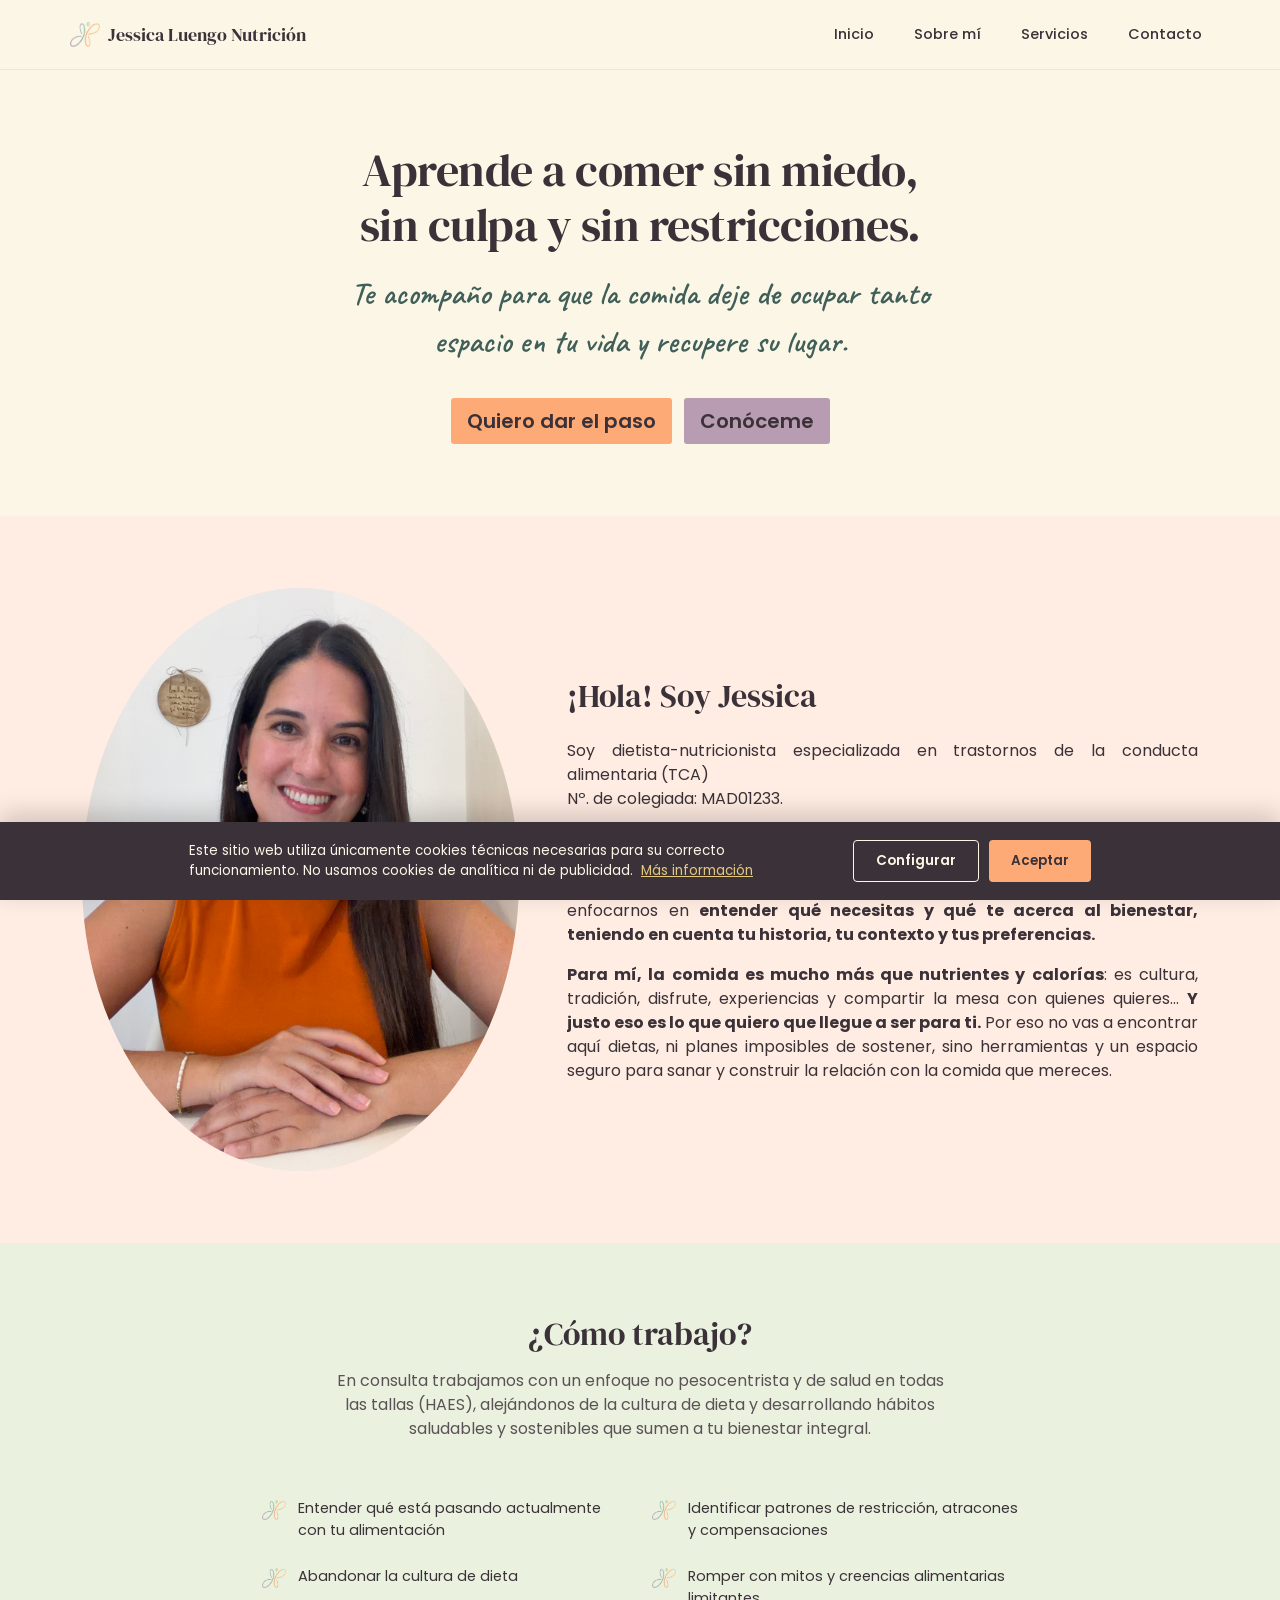
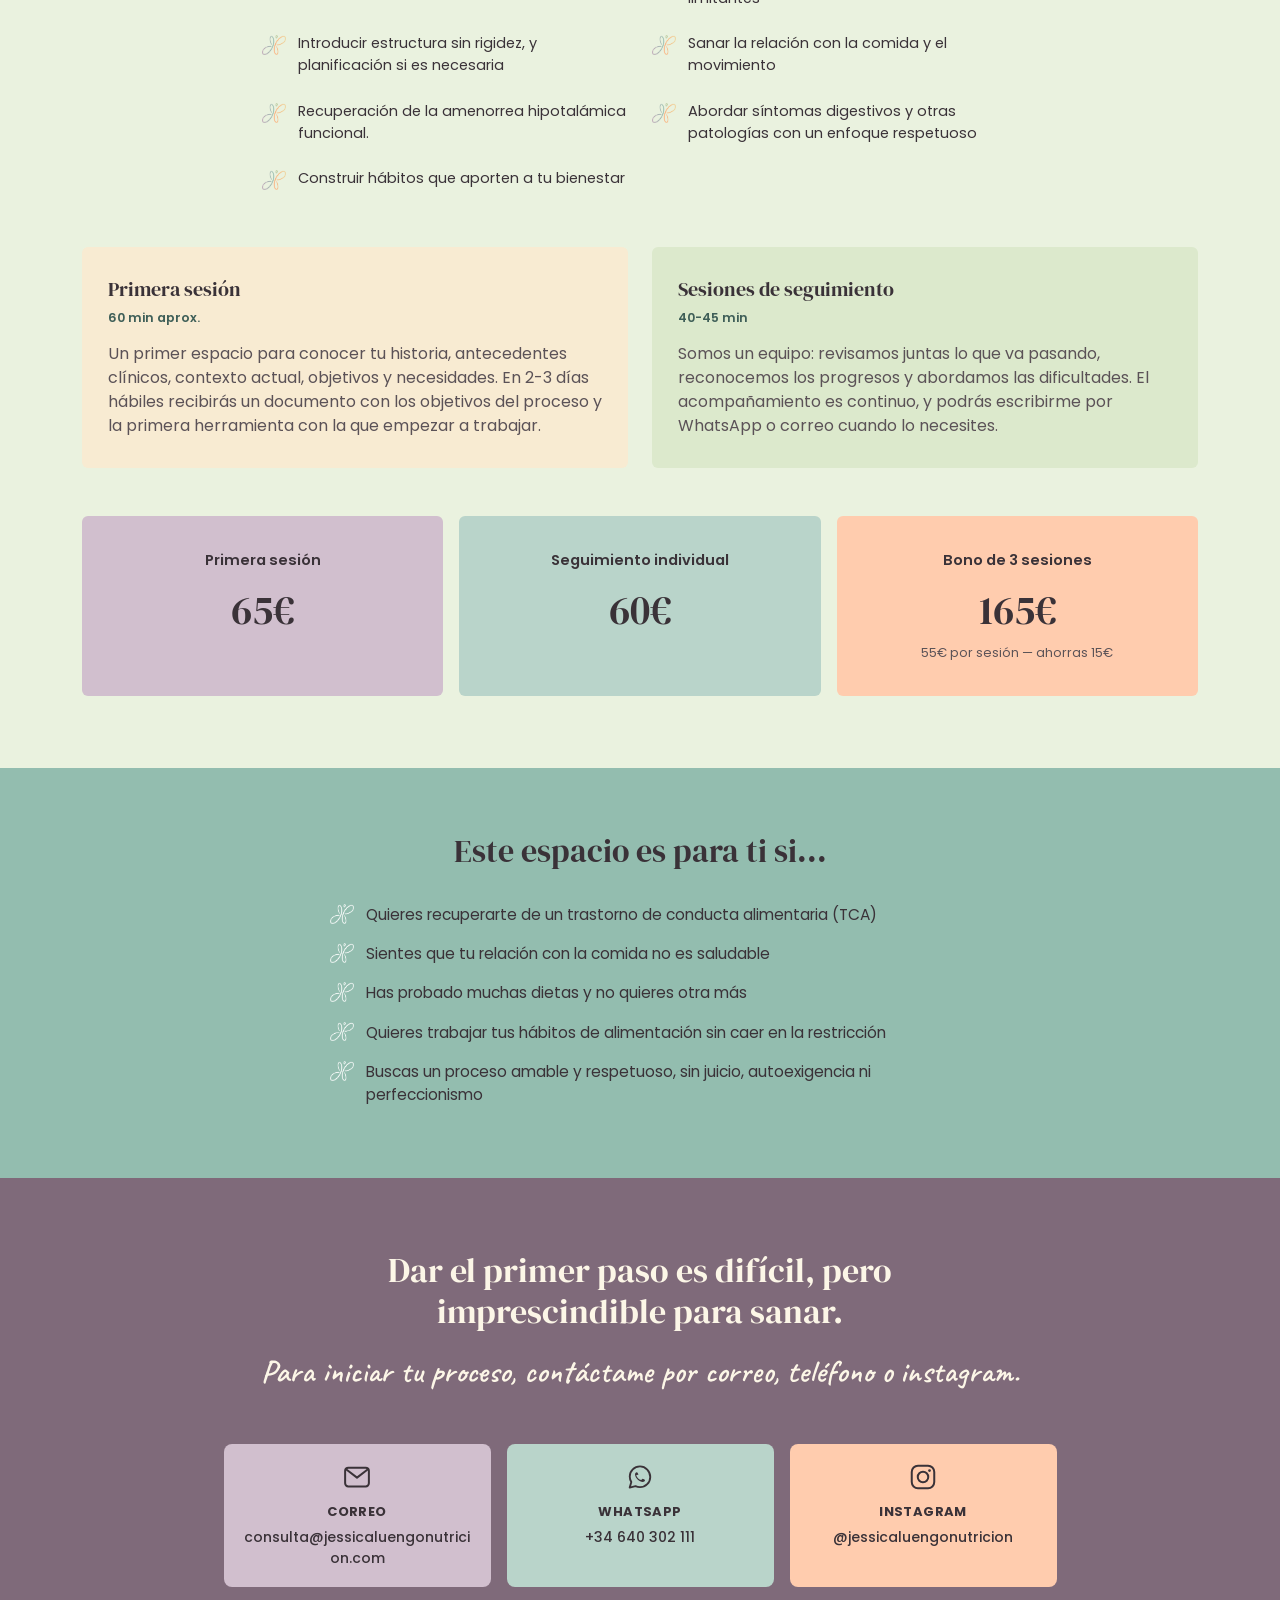
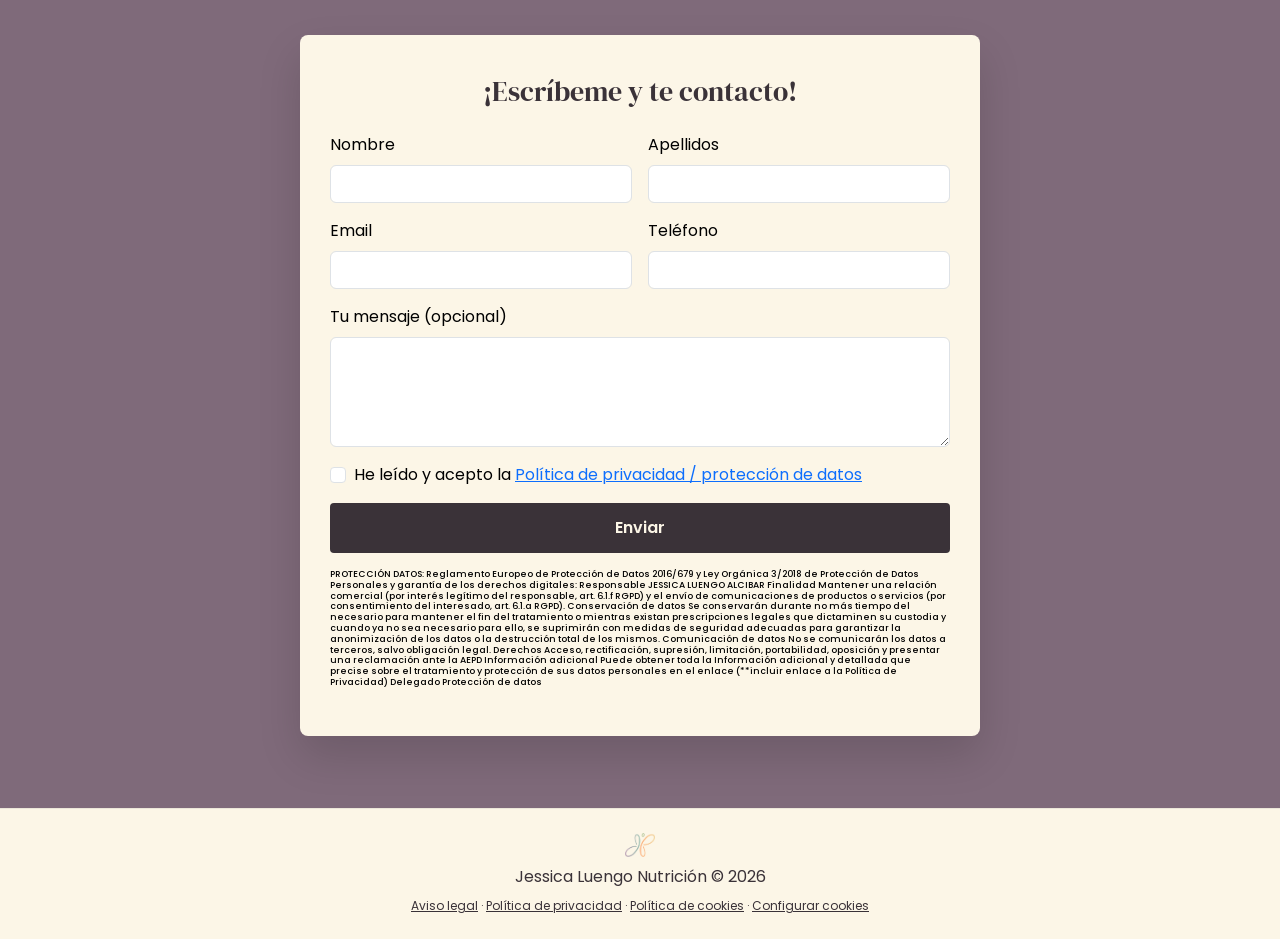
==== commit ac687b0b: "Cambio de foto y correccion de error privacidad" ====
--- a/index.html
+++ b/index.html
@@ -53,7 +53,7 @@
   <div class="container py-4">
     <div class="row align-items-center g-5">
       <div class="col-md-5 text-center">
-        <img src="img/foto-perfil.png" alt="Jessica Luengo, Dietista-Nutricionista" class="rounded-circle photo-lg img-fluid">
+        <img src="img/foto_perfil.jpeg" alt="Jessica Luengo, Dietista-Nutricionista" class="rounded-circle photo-md img-fluid">
       </div>
       <div class="col-md-7">
         <h2 class="mb-4">¡Hola! Soy Jessica</h2>
@@ -73,11 +73,12 @@
 
     <div class="row aspectos mx-auto mb-5">
       <div class="col-md-6"><div class="aspecto-item"><img src="img/logo-color.png" alt="" class="wiggle-icon"><span>Entender qué está pasando actualmente con tu alimentación</span></div></div>
-      <div class="col-md-6"><div class="aspecto-item"><img src="img/logo-color.png" alt="" class="wiggle-icon"><span>Identificar patrones de restricción, descontrol y compensación</span></div></div>
+      <div class="col-md-6"><div class="aspecto-item"><img src="img/logo-color.png" alt="" class="wiggle-icon"><span>Identificar patrones de restricción, atracones y compensaciones</span></div></div>
       <div class="col-md-6"><div class="aspecto-item"><img src="img/logo-color.png" alt="" class="wiggle-icon"><span>Abandonar la cultura de dieta</span></div></div>
       <div class="col-md-6"><div class="aspecto-item"><img src="img/logo-color.png" alt="" class="wiggle-icon"><span>Romper con mitos y creencias alimentarias limitantes</span></div></div>
       <div class="col-md-6"><div class="aspecto-item"><img src="img/logo-color.png" alt="" class="wiggle-icon"><span>Introducir estructura sin rigidez, y planificación si es necesaria</span></div></div>
       <div class="col-md-6"><div class="aspecto-item"><img src="img/logo-color.png" alt="" class="wiggle-icon"><span>Sanar la relación con la comida y el movimiento</span></div></div>
+      <div class="col-md-6"><div class="aspecto-item"><img src="img/logo-color.png" alt="" class="wiggle-icon"><span>Recuperación de la amenorrea hipotalámica funcional.</span></div></div>
       <div class="col-md-6"><div class="aspecto-item"><img src="img/logo-color.png" alt="" class="wiggle-icon"><span>Abordar síntomas digestivos y otras patologías con un enfoque respetuoso</span></div></div>
       <div class="col-md-6"><div class="aspecto-item"><img src="img/logo-color.png" alt="" class="wiggle-icon"><span>Construir hábitos que aporten a tu bienestar</span></div></div>
     </div>
@@ -210,7 +211,7 @@
         </div>
         <div class="mb-3 form-check">
           <input type="checkbox" class="form-check-input" id="politicaPrivacidad" required>
-          <label for="politicaPrivacidad" class="form-check-label text-black">He leído y acepto la <a href="docs/politicaPrivacidad.html" class="footer-link">Política de privacidad / protección de datos</a></label>
+          <label for="politicaPrivacidad" class="form-check-label text-black">He leído y acepto la <a href="politicaPrivacidad.html" class="footer-link">Política de privacidad / protección de datos</a></label>
         </div>
         <button type="submit" class="btn form-submit w-100">Enviar</button>
         <h6 class="text-black mt-3 justify-content-end primera-capa">PROTECCIÓN DATOS: Reglamento Europeo de Protección de Datos 2016/679 y Ley Orgánica 3/2018 de Protección de Datos Personales y garantía de los derechos digitales: Responsable JESSICA LUENGO ALCIBAR Finalidad Mantener una relación comercial (por interés legítimo del responsable, art. 6.1.f RGPD) y el envío de comunicaciones de productos o servicios (por consentimiento del interesado, art. 6.1.a RGPD). Conservación de datos Se conservarán durante no más tiempo del necesario para mantener el fin del tratamiento o mientras existan prescripciones legales que dictaminen su custodia y cuando ya no sea necesario para ello, se suprimirán con medidas de seguridad adecuadas para garantizar la anonimización de los datos o la destrucción total de los mismos. Comunicación de datos No se comunicarán los datos a terceros, salvo obligación legal. Derechos Acceso, rectificación, supresión, limitación, portabilidad, oposición y presentar una reclamación ante la AEPD Información adicional Puede obtener toda la Información adicional y detallada que precise sobre el tratamiento y protección de sus datos personales en el enlace (**incluir enlace a la Política de Privacidad) Delegado Protección de datos</h6>
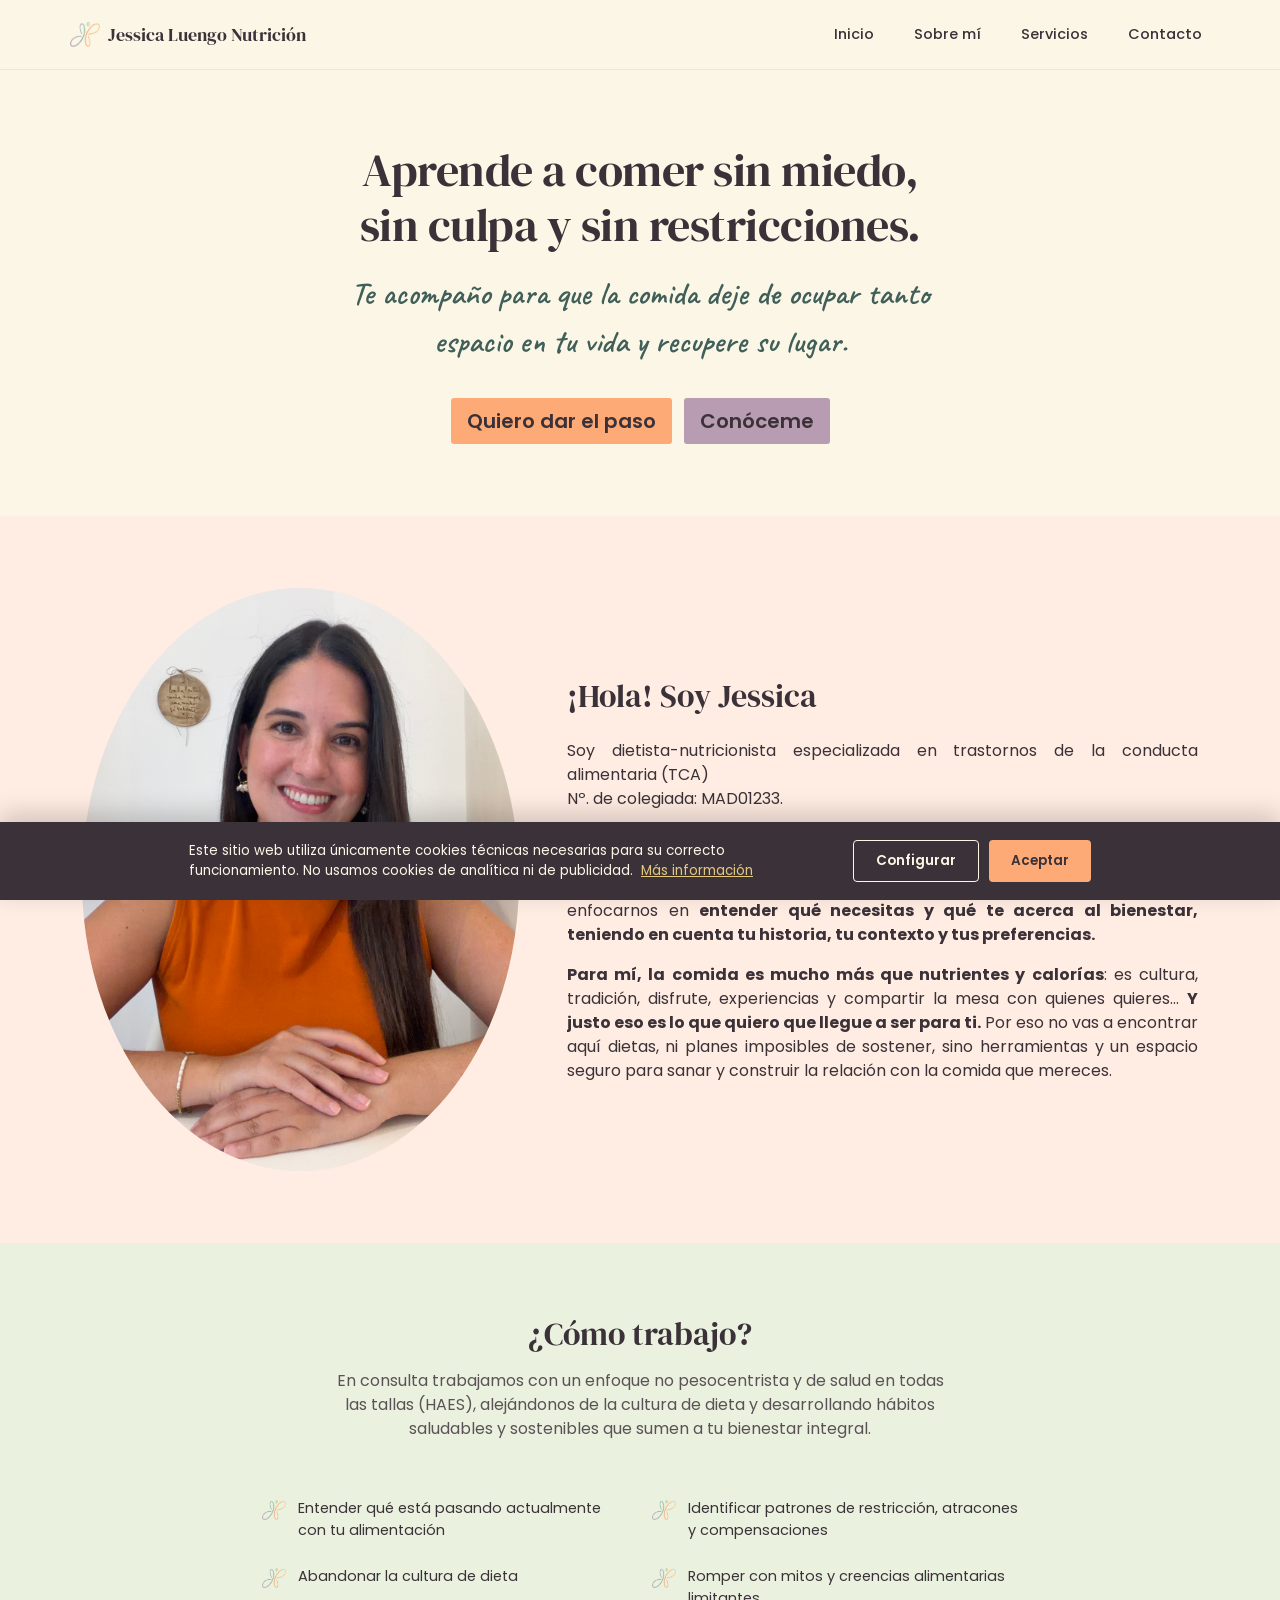
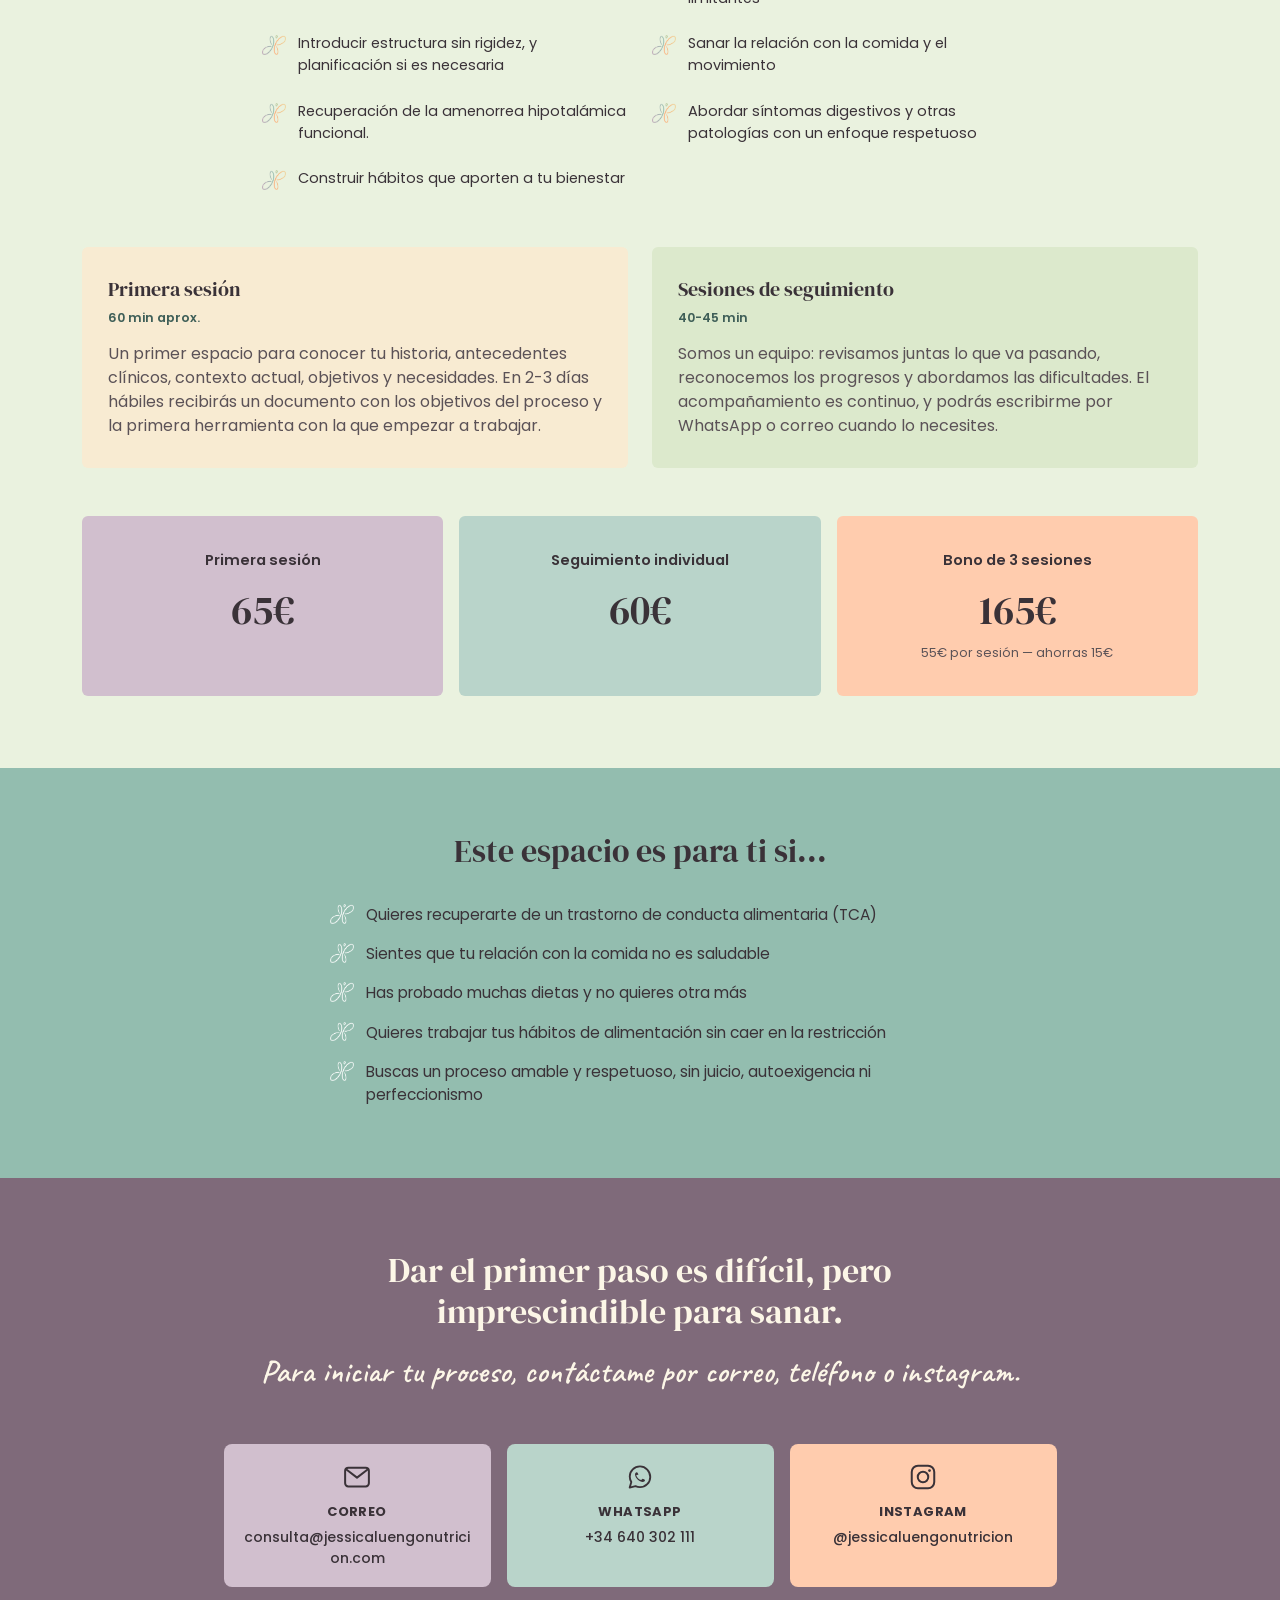
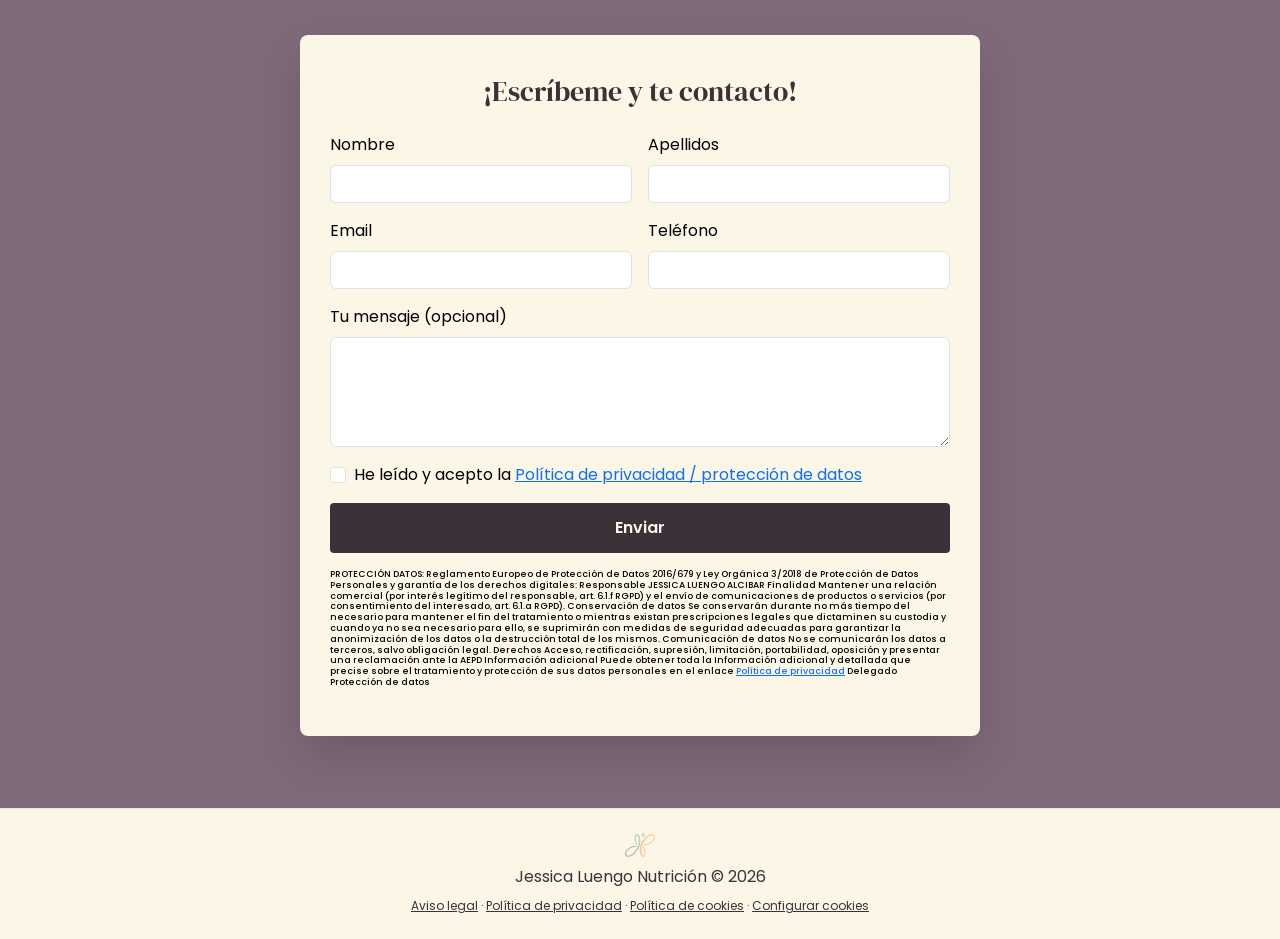
==== commit cb128f68: "Cookies coregidas" ====
--- a/index.html
+++ b/index.html
@@ -214,7 +214,7 @@
           <label for="politicaPrivacidad" class="form-check-label text-black">He leído y acepto la <a href="politicaPrivacidad.html" class="footer-link">Política de privacidad / protección de datos</a></label>
         </div>
         <button type="submit" class="btn form-submit w-100">Enviar</button>
-        <h6 class="text-black mt-3 justify-content-end primera-capa">PROTECCIÓN DATOS: Reglamento Europeo de Protección de Datos 2016/679 y Ley Orgánica 3/2018 de Protección de Datos Personales y garantía de los derechos digitales: Responsable JESSICA LUENGO ALCIBAR Finalidad Mantener una relación comercial (por interés legítimo del responsable, art. 6.1.f RGPD) y el envío de comunicaciones de productos o servicios (por consentimiento del interesado, art. 6.1.a RGPD). Conservación de datos Se conservarán durante no más tiempo del necesario para mantener el fin del tratamiento o mientras existan prescripciones legales que dictaminen su custodia y cuando ya no sea necesario para ello, se suprimirán con medidas de seguridad adecuadas para garantizar la anonimización de los datos o la destrucción total de los mismos. Comunicación de datos No se comunicarán los datos a terceros, salvo obligación legal. Derechos Acceso, rectificación, supresión, limitación, portabilidad, oposición y presentar una reclamación ante la AEPD Información adicional Puede obtener toda la Información adicional y detallada que precise sobre el tratamiento y protección de sus datos personales en el enlace (**incluir enlace a la Política de Privacidad) Delegado Protección de datos</h6>
+        <h6 class="text-black mt-3 justify-content-end primera-capa">PROTECCIÓN DATOS: Reglamento Europeo de Protección de Datos 2016/679 y Ley Orgánica 3/2018 de Protección de Datos Personales y garantía de los derechos digitales: Responsable JESSICA LUENGO ALCIBAR Finalidad Mantener una relación comercial (por interés legítimo del responsable, art. 6.1.f RGPD) y el envío de comunicaciones de productos o servicios (por consentimiento del interesado, art. 6.1.a RGPD). Conservación de datos Se conservarán durante no más tiempo del necesario para mantener el fin del tratamiento o mientras existan prescripciones legales que dictaminen su custodia y cuando ya no sea necesario para ello, se suprimirán con medidas de seguridad adecuadas para garantizar la anonimización de los datos o la destrucción total de los mismos. Comunicación de datos No se comunicarán los datos a terceros, salvo obligación legal. Derechos Acceso, rectificación, supresión, limitación, portabilidad, oposición y presentar una reclamación ante la AEPD Información adicional Puede obtener toda la Información adicional y detallada que precise sobre el tratamiento y protección de sus datos personales en el enlace <a href="politicaPrivacidad.html">Política de privacidad</a> Delegado Protección de datos</h6>
       </form>
     </div>
   </div>
@@ -260,7 +260,7 @@
     }
     document.getElementById('btnAceptarCookies').addEventListener('click', aceptar);
     document.getElementById('btnConfigurarCookies').addEventListener('click', function() {
-      window.location.href = 'docs/politicaCookies.html';
+      window.location.href = 'politicaCookies.html';
     });
     document.getElementById('abrirConfigCookies').addEventListener('click', function(e) {
       e.preventDefault();
